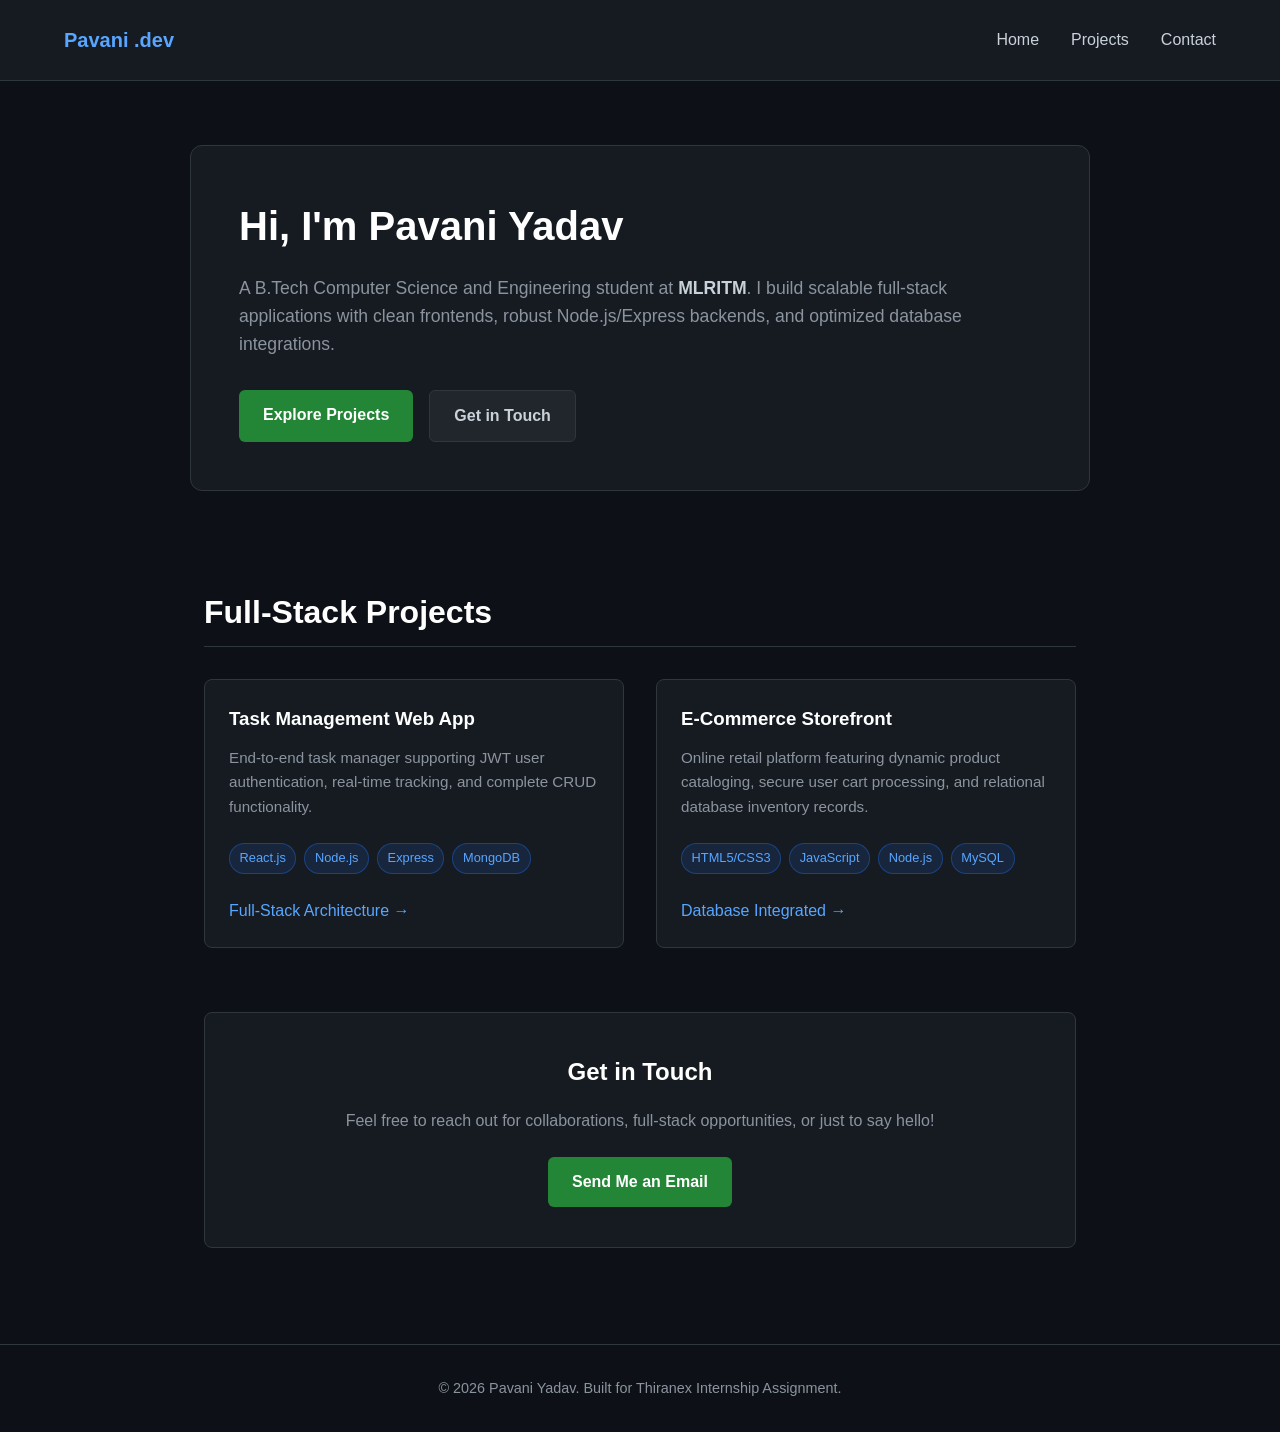
==== index.html @ d8eaef23 "Update index.html" ====
<!DOCTYPE html>
<html lang="en">
<head>
    <meta charset="UTF-8">
    <meta name="viewport" content="width=device-width, initial-scale=1.0">
    <title>Pavani Yadav | Full-Stack Portfolio</title>
    <style>
        * {
            margin: 0;
            padding: 0;
            box-sizing: border-box;
        }

        body {
            font-family: -apple-system, BlinkMacSystemFont, "Segoe UI", Roboto, Helvetica, Arial, sans-serif;
            background-color: #0d1117;
            color: #c9d1d9;
            line-height: 1.6;
            scroll-behavior: smooth;
        }

        /* Navbar */
        nav {
            display: flex;
            justify-content: space-between;
            align-items: center;
            padding: 1.5rem 5%;
            background-color: #161b22;
            border-bottom: 1px solid #30363d;
            position: sticky;
            top: 0;
            z-index: 100;
        }

        .logo {
            font-weight: bold;
            font-size: 1.25rem;
            color: #58a6ff;
            text-decoration: none;
        }

        .nav-links {
            list-style: none;
            display: flex;
            gap: 2rem;
        }

        .nav-links a {
            color: #c9d1d9;
            text-decoration: none;
            transition: color 0.2s;
        }

        .nav-links a:hover {
            color: #58a6ff;
        }

        /* Hero Section */
        .hero {
            max-width: 900px;
            margin: 4rem auto;
            padding: 3rem;
            background-color: #161b22;
            border: 1px solid #30363d;
            border-radius: 12px;
            text-align: left;
        }

        .hero h1 {
            font-size: 2.5rem;
            color: #ffffff;
            margin-bottom: 1rem;
        }

        .hero p {
            font-size: 1.1rem;
            margin-bottom: 2rem;
            color: #8b949e;
        }

        .hero p strong {
            color: #c9d1d9;
        }

        .btn-container {
            display: flex;
            gap: 1rem;
        }

        .btn {
            display: inline-block;
            padding: 0.75rem 1.5rem;
            border-radius: 6px;
            font-weight: 600;
            text-decoration: none;
            transition: background-color 0.2s;
        }

        .btn-primary {
            background-color: #238636;
            color: #ffffff;
        }

        .btn-primary:hover {
            background-color: #2ea043;
        }

        .btn-secondary {
            background-color: #21262d;
            color: #c9d1d9;
            border: 1px solid #30363d;
        }

        .btn-secondary:hover {
            background-color: #30363d;
        }

        /* Projects Section */
        .container {
            max-width: 1000px;
            margin: 0 auto;
            padding: 2rem 5%;
        }

        .section-title {
            font-size: 2rem;
            color: #ffffff;
            margin-bottom: 2rem;
            border-bottom: 1px solid #30363d;
            padding-bottom: 0.5rem;
        }

        .projects-grid {
            display: grid;
            grid-template-columns: repeat(auto-fit, minmax(300px, 1fr));
            gap: 2rem;
            margin-bottom: 4rem;
        }

        .project-card {
            background-color: #161b22;
            border: 1px solid #30363d;
            border-radius: 8px;
            padding: 1.5rem;
            display: flex;
            flex-direction: column;
            justify-content: space-between;
        }

        .project-card h3 {
            color: #ffffff;
            margin-bottom: 0.75rem;
        }

        .project-card p {
            color: #8b949e;
            font-size: 0.95rem;
            margin-bottom: 1.5rem;
        }

        .tags {
            display: flex;
            flex-wrap: wrap;
            gap: 0.5rem;
            margin-bottom: 1.5rem;
        }

        .tag {
            background-color: #1f6feb22;
            color: #58a6ff;
            font-size: 0.8rem;
            padding: 0.25rem 0.6rem;
            border-radius: 20px;
            border: 1px solid #1f6feb66;
        }

        .project-link {
            color: #58a6ff;
            text-decoration: none;
            font-weight: 500;
        }

        .project-link:hover {
            text-decoration: underline;
        }

        /* Contact Section */
        .contact-section {
            background-color: #161b22;
            border: 1px solid #30363d;
            border-radius: 8px;
            padding: 2.5rem;
            text-align: center;
            margin-bottom: 4rem;
        }

        .contact-section h2 {
            color: #ffffff;
            margin-bottom: 1rem;
        }

        .contact-section p {
            color: #8b949e;
            margin-bottom: 1.5rem;
        }

        /* Footer */
        footer {
            text-align: center;
            padding: 2rem;
            border-top: 1px solid #30363d;
            color: #8b949e;
            font-size: 0.9rem;
        }
    </style>
</head>
<body>

    <!-- Navigation Bar -->
    <nav>
        <a href="#" class="logo">Pavani .dev</a>
        <ul class="nav-links">
            <li><a href="#">Home</a></li>
            <li><a href="#projects">Projects</a></li>
            <li><a href="#contact">Contact</a></li>
        </ul>
    </nav>

    <!-- Hero Section -->
    <header class="hero">
        <h1>Hi, I'm Pavani Yadav</h1>
        <p>A B.Tech Computer Science and Engineering student at <strong>MLRITM</strong>. I build scalable full-stack applications with clean frontends, robust Node.js/Express backends, and optimized database integrations.</p>
        <div class="btn-container">
            <a href="#projects" class="btn btn-primary">Explore Projects</a>
            <a href="#contact" class="btn btn-secondary">Get in Touch</a>
        </div>
    </header>

    <!-- Main Content -->
    <main class="container">
        
        <!-- Projects Section -->
        <section id="projects">
            <h2 class="section-title">Full-Stack Projects</h2>
            <div class="projects-grid">
                
                <!-- Project 1 -->
                <div class="project-card">
                    <div>
                        <h3>Task Management Web App</h3>
                        <p>End-to-end task manager supporting JWT user authentication, real-time tracking, and complete CRUD functionality.</p>
                        <div class="tags">
                            <span class="tag">React.js</span>
                            <span class="tag">Node.js</span>
                            <span class="tag">Express</span>
                            <span class="tag">MongoDB</span>
                        </div>
                    </div>
                    <a href="#projects" class="project-link">Full-Stack Architecture &rarr;</a>
                </div>

                <!-- Project 2 -->
                <div class="project-card">
                    <div>
                        <h3>E-Commerce Storefront</h3>
                        <p>Online retail platform featuring dynamic product cataloging, secure user cart processing, and relational database inventory records.</p>
                        <div class="tags">
                            <span class="tag">HTML5/CSS3</span>
                            <span class="tag">JavaScript</span>
                            <span class="tag">Node.js</span>
                            <span class="tag">MySQL</span>
                        </div>
                    </div>
                    <a href="#projects" class="project-link">Database Integrated &rarr;</a>
                </div>

            </div>
        </section>

        <!-- Contact Section -->
        <section id="contact" class="contact-section">
            <h2>Get in Touch</h2>
            <p>Feel free to reach out for collaborations, full-stack opportunities, or just to say hello!</p>
            <a href="mailto:pavaniyadav226@gmail.com" class="btn btn-primary">Send Me an Email</a>
        </section>

    </main>

    <!-- Footer -->
    <footer>
        <p>&copy; 2026 Pavani Yadav. Built for Thiranex Internship Assignment.</p>
    </footer>

</body>
</html>
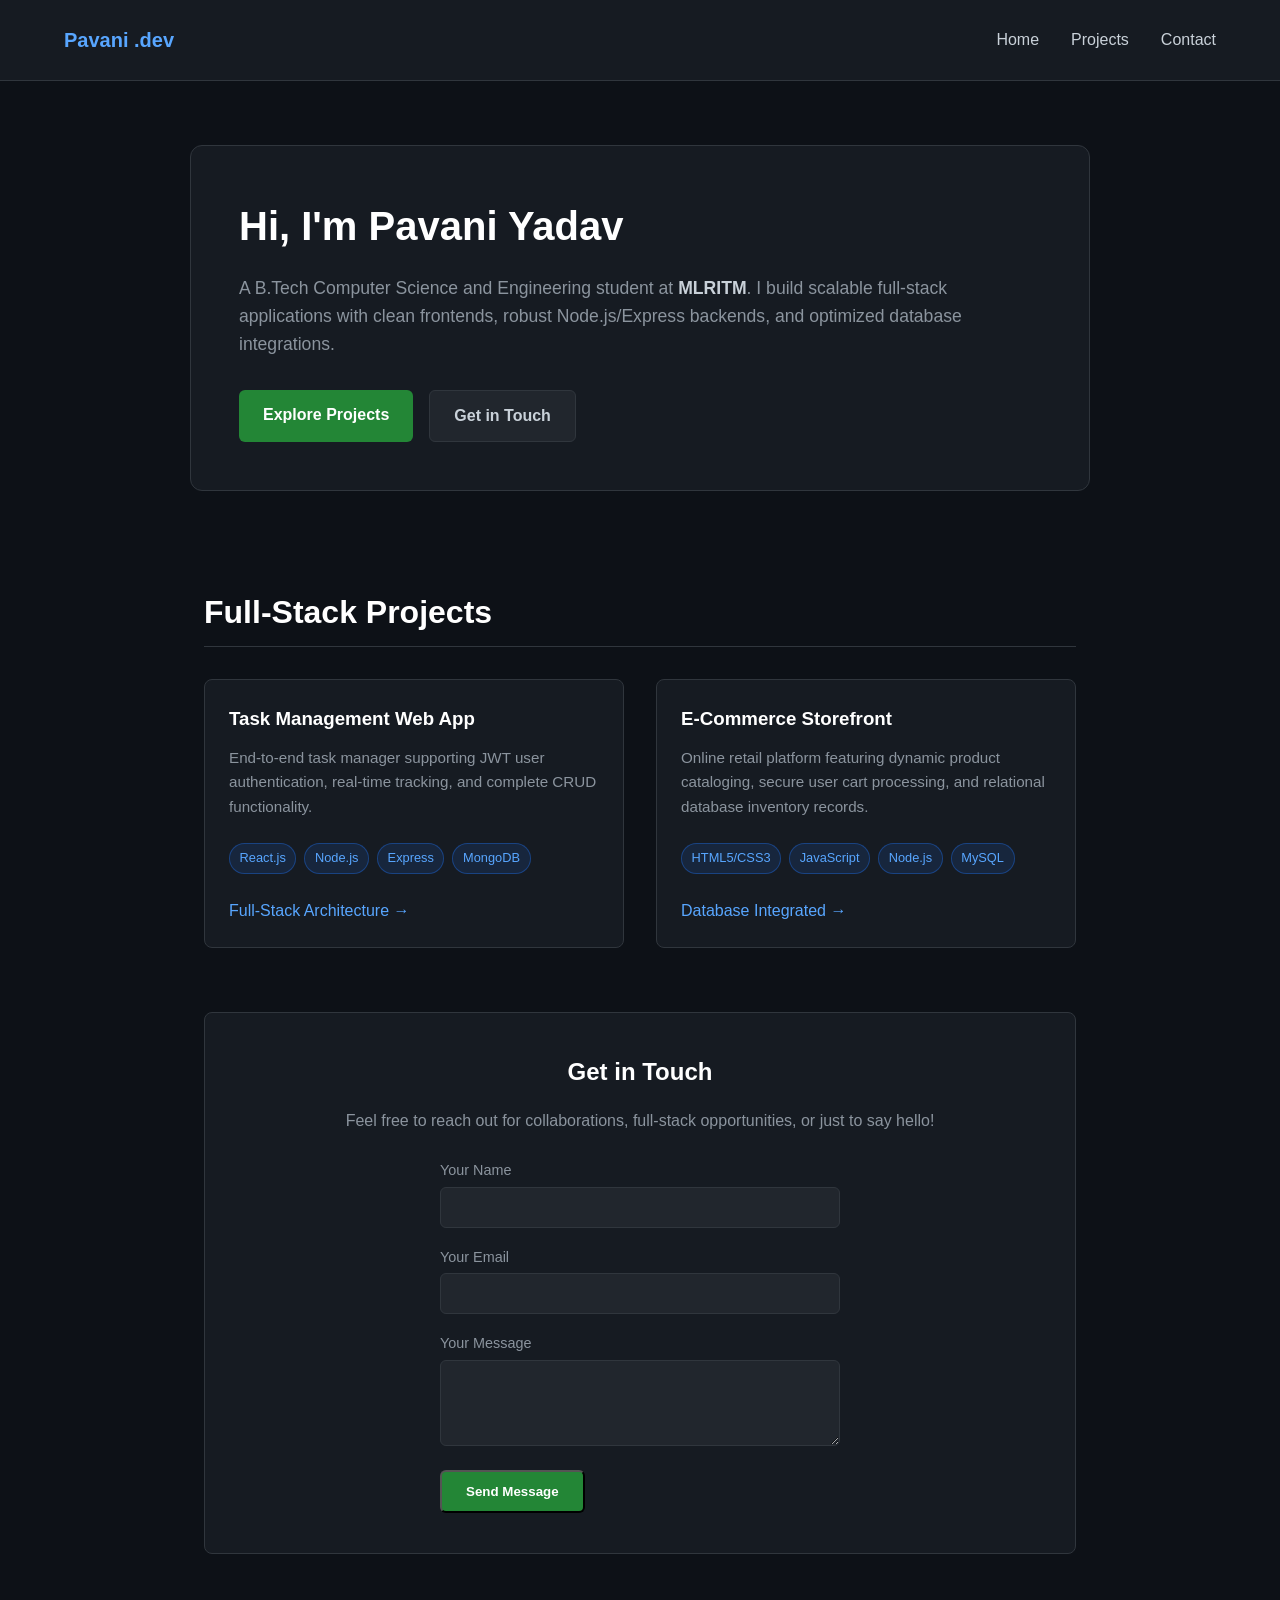
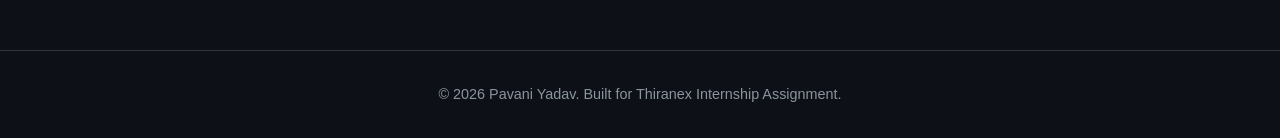
==== commit 4d06d058: "Update index.html" ====
--- a/index.html
+++ b/index.html
@@ -278,11 +278,26 @@
         </section>
 
         <!-- Contact Section -->
-        <section id="contact" class="contact-section">
-            <h2>Get in Touch</h2>
-            <p>Feel free to reach out for collaborations, full-stack opportunities, or just to say hello!</p>
-            <a href="mailto:pavaniyadav226@gmail.com" class="btn btn-primary">Send Me an Email</a>
-        </section>
+        <!-- Contact Section -->
+<section id="contact" class="contact-section">
+    <h2>Get in Touch</h2>
+    <p>Feel free to reach out for collaborations, full-stack opportunities, or just to say hello!</p>
+    <form action="https://formspree.io/f/YOUR_FORM_ID" method="POST" style="display: flex; flex-direction: column; gap: 1rem; max-width: 400px; margin: 0 auto; text-align: left;">
+        <div>
+            <label for="name" style="font-size: 0.9rem; color: #8b949e;">Your Name</label>
+            <input type="text" id="name" name="name" required style="width: 100%; padding: 0.75rem; border-radius: 6px; border: 1px solid #30363d; background: #21262d; color: #c9d1d9; margin-top: 0.25rem;">
+        </div>
+        <div>
+            <label for="email" style="font-size: 0.9rem; color: #8b949e;">Your Email</label>
+            <input type="email" id="email" name="email" required style="width: 100%; padding: 0.75rem; border-radius: 6px; border: 1px solid #30363d; background: #21262d; color: #c9d1d9; margin-top: 0.25rem;">
+        </div>
+        <div>
+            <label for="message" style="font-size: 0.9rem; color: #8b949e;">Your Message</label>
+            <textarea id="message" name="message" rows="4" required style="width: 100%; padding: 0.75rem; border-radius: 6px; border: 1px solid #30363d; background: #21262d; color: #c9d1d9; margin-top: 0.25rem;"></textarea>
+        </div>
+        <button type="submit" class="btn btn-primary" style="align-self: flex-start; cursor: pointer;">Send Message</button>
+    </form>
+</section>
 
     </main>
 
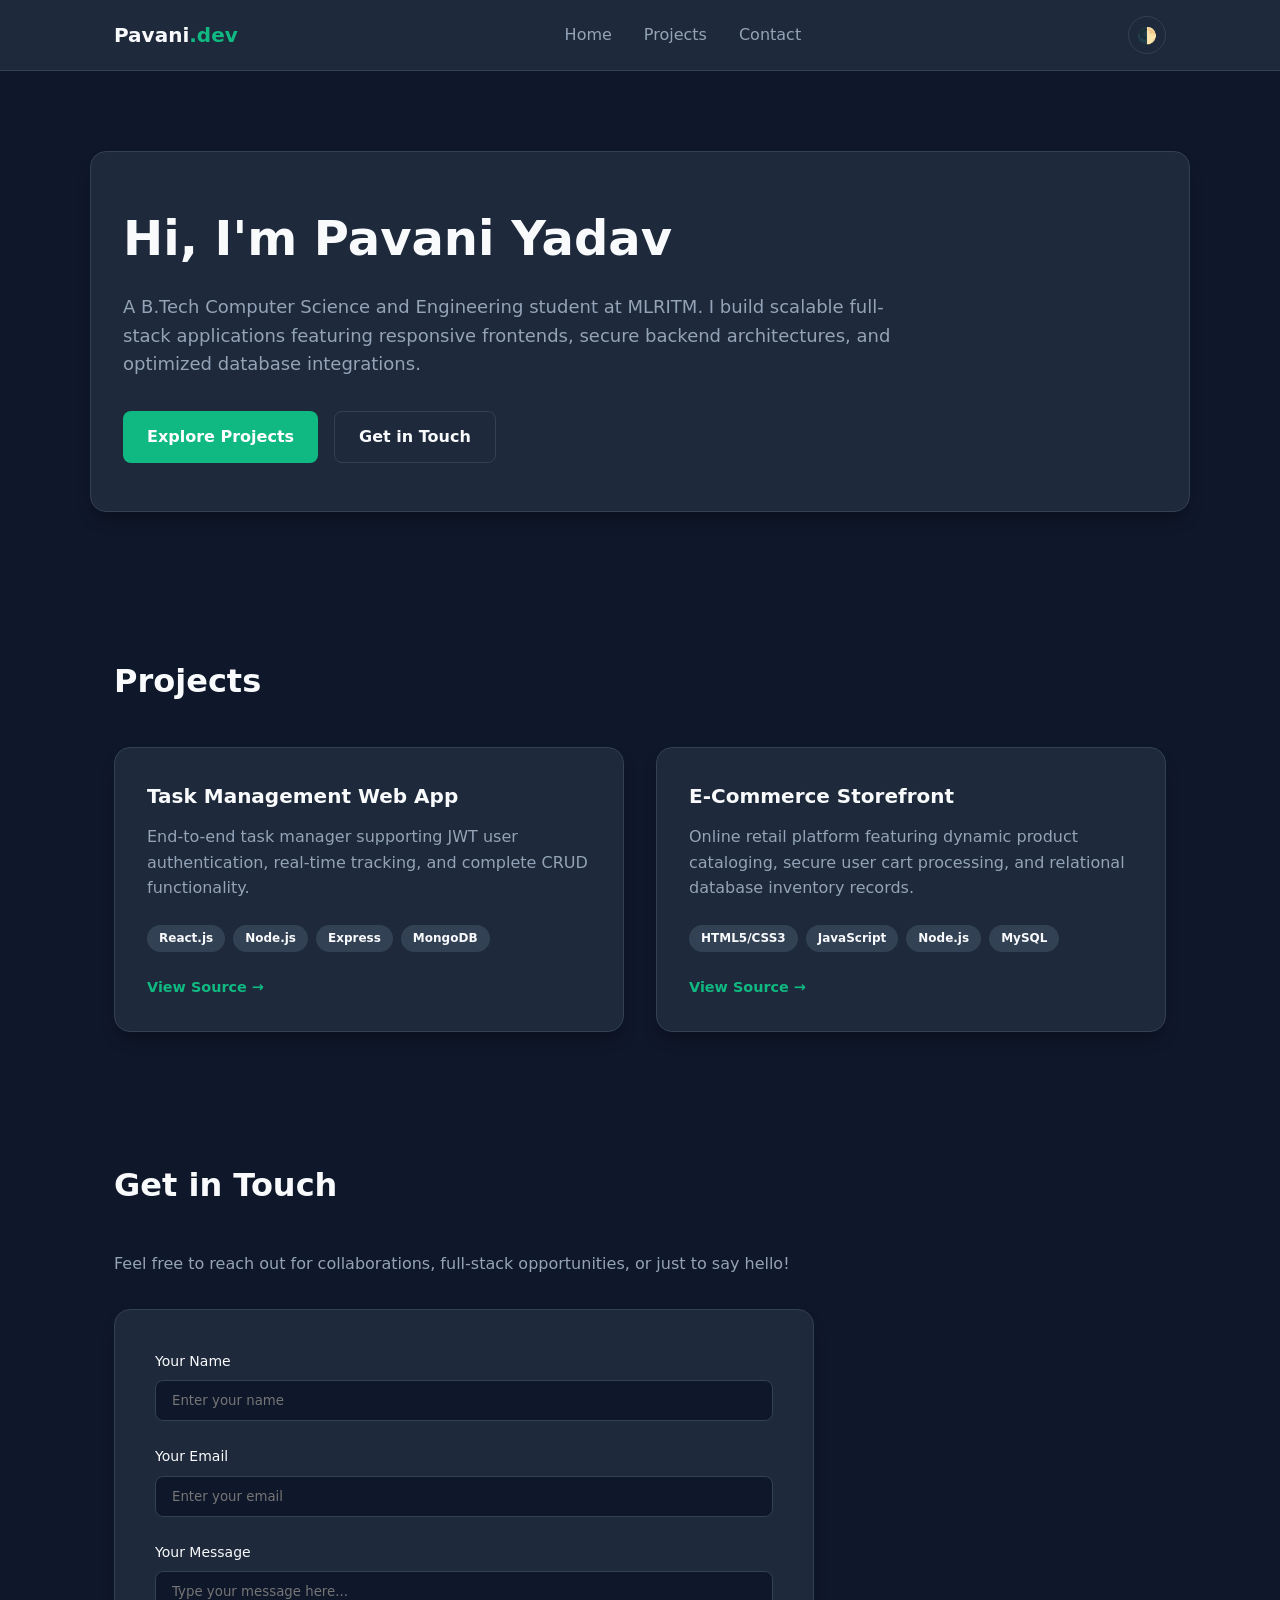
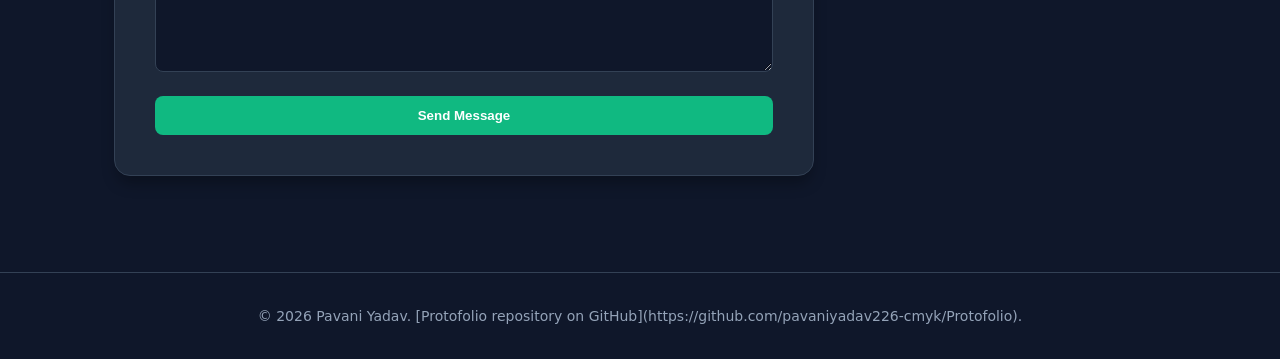
==== commit 1fa22845: "Update index.html" ====
--- a/index.html
+++ b/index.html
@@ -1,310 +1,120 @@
 <!DOCTYPE html>
-<html lang="en">
+<html lang="en" data-theme="dark">
 <head>
     <meta charset="UTF-8">
     <meta name="viewport" content="width=device-width, initial-scale=1.0">
     <title>Pavani Yadav | Full-Stack Portfolio</title>
-    <style>
-        * {
-            margin: 0;
-            padding: 0;
-            box-sizing: border-box;
-        }
-
-        body {
-            font-family: -apple-system, BlinkMacSystemFont, "Segoe UI", Roboto, Helvetica, Arial, sans-serif;
-            background-color: #0d1117;
-            color: #c9d1d9;
-            line-height: 1.6;
-            scroll-behavior: smooth;
-        }
-
-        /* Navbar */
-        nav {
-            display: flex;
-            justify-content: space-between;
-            align-items: center;
-            padding: 1.5rem 5%;
-            background-color: #161b22;
-            border-bottom: 1px solid #30363d;
-            position: sticky;
-            top: 0;
-            z-index: 100;
-        }
-
-        .logo {
-            font-weight: bold;
-            font-size: 1.25rem;
-            color: #58a6ff;
-            text-decoration: none;
-        }
-
-        .nav-links {
-            list-style: none;
-            display: flex;
-            gap: 2rem;
-        }
-
-        .nav-links a {
-            color: #c9d1d9;
-            text-decoration: none;
-            transition: color 0.2s;
-        }
-
-        .nav-links a:hover {
-            color: #58a6ff;
-        }
-
-        /* Hero Section */
-        .hero {
-            max-width: 900px;
-            margin: 4rem auto;
-            padding: 3rem;
-            background-color: #161b22;
-            border: 1px solid #30363d;
-            border-radius: 12px;
-            text-align: left;
-        }
-
-        .hero h1 {
-            font-size: 2.5rem;
-            color: #ffffff;
-            margin-bottom: 1rem;
-        }
-
-        .hero p {
-            font-size: 1.1rem;
-            margin-bottom: 2rem;
-            color: #8b949e;
-        }
-
-        .hero p strong {
-            color: #c9d1d9;
-        }
-
-        .btn-container {
-            display: flex;
-            gap: 1rem;
-        }
-
-        .btn {
-            display: inline-block;
-            padding: 0.75rem 1.5rem;
-            border-radius: 6px;
-            font-weight: 600;
-            text-decoration: none;
-            transition: background-color 0.2s;
-        }
-
-        .btn-primary {
-            background-color: #238636;
-            color: #ffffff;
-        }
-
-        .btn-primary:hover {
-            background-color: #2ea043;
-        }
-
-        .btn-secondary {
-            background-color: #21262d;
-            color: #c9d1d9;
-            border: 1px solid #30363d;
-        }
-
-        .btn-secondary:hover {
-            background-color: #30363d;
-        }
-
-        /* Projects Section */
-        .container {
-            max-width: 1000px;
-            margin: 0 auto;
-            padding: 2rem 5%;
-        }
-
-        .section-title {
-            font-size: 2rem;
-            color: #ffffff;
-            margin-bottom: 2rem;
-            border-bottom: 1px solid #30363d;
-            padding-bottom: 0.5rem;
-        }
-
-        .projects-grid {
-            display: grid;
-            grid-template-columns: repeat(auto-fit, minmax(300px, 1fr));
-            gap: 2rem;
-            margin-bottom: 4rem;
-        }
-
-        .project-card {
-            background-color: #161b22;
-            border: 1px solid #30363d;
-            border-radius: 8px;
-            padding: 1.5rem;
-            display: flex;
-            flex-direction: column;
-            justify-content: space-between;
-        }
-
-        .project-card h3 {
-            color: #ffffff;
-            margin-bottom: 0.75rem;
-        }
-
-        .project-card p {
-            color: #8b949e;
-            font-size: 0.95rem;
-            margin-bottom: 1.5rem;
-        }
-
-        .tags {
-            display: flex;
-            flex-wrap: wrap;
-            gap: 0.5rem;
-            margin-bottom: 1.5rem;
-        }
-
-        .tag {
-            background-color: #1f6feb22;
-            color: #58a6ff;
-            font-size: 0.8rem;
-            padding: 0.25rem 0.6rem;
-            border-radius: 20px;
-            border: 1px solid #1f6feb66;
-        }
-
-        .project-link {
-            color: #58a6ff;
-            text-decoration: none;
-            font-weight: 500;
-        }
-
-        .project-link:hover {
-            text-decoration: underline;
-        }
-
-        /* Contact Section */
-        .contact-section {
-            background-color: #161b22;
-            border: 1px solid #30363d;
-            border-radius: 8px;
-            padding: 2.5rem;
-            text-align: center;
-            margin-bottom: 4rem;
-        }
-
-        .contact-section h2 {
-            color: #ffffff;
-            margin-bottom: 1rem;
-        }
-
-        .contact-section p {
-            color: #8b949e;
-            margin-bottom: 1.5rem;
-        }
-
-        /* Footer */
-        footer {
-            text-align: center;
-            padding: 2rem;
-            border-top: 1px solid #30363d;
-            color: #8b949e;
-            font-size: 0.9rem;
-        }
-    </style>
+    <link rel="stylesheet" href="style.css">
 </head>
 <body>
 
-    <!-- Navigation Bar -->
-    <nav>
-        <a href="#" class="logo">Pavani .dev</a>
-        <ul class="nav-links">
-            <li><a href="#">Home</a></li>
-            <li><a href="#projects">Projects</a></li>
-            <li><a href="#contact">Contact</a></li>
-        </ul>
-    </nav>
-
-    <!-- Hero Section -->
-    <header class="hero">
-        <h1>Hi, I'm Pavani Yadav</h1>
-        <p>A B.Tech Computer Science and Engineering student at <strong>MLRITM</strong>. I build scalable full-stack applications with clean frontends, robust Node.js/Express backends, and optimized database integrations.</p>
-        <div class="btn-container">
-            <a href="#projects" class="btn btn-primary">Explore Projects</a>
-            <a href="#contact" class="btn btn-secondary">Get in Touch</a>
+    <!-- Header & Navigation -->
+    <header class="site-header">
+        <div class="container nav-container">
+            <a href="#home" class="logo">Pavani<span>.dev</span></a>
+            <nav class="nav-menu">
+                <a href="#home">Home</a>
+                <a href="#projects">Projects</a>
+                <a href="#contact">Contact</a>
+            </nav>
+            <button id="theme-toggle" aria-label="Toggle theme">🌓</button>
         </div>
     </header>
 
-    <!-- Main Content -->
-    <main class="container">
-        
-        <!-- Projects Section -->
-        <section id="projects">
-            <h2 class="section-title">Full-Stack Projects</h2>
-            <div class="projects-grid">
-                
-                <!-- Project 1 -->
-                <div class="project-card">
-                    <div>
-                        <h3>Task Management Web App</h3>
-                        <p>End-to-end task manager supporting JWT user authentication, real-time tracking, and complete CRUD functionality.</p>
-                        <div class="tags">
-                            <span class="tag">React.js</span>
-                            <span class="tag">Node.js</span>
-                            <span class="tag">Express</span>
-                            <span class="tag">MongoDB</span>
+    <main>
+        <!-- Hero Section -->
+        <section id="home" class="hero-section">
+            <div class="container hero-content">
+                <div class="hero-text">
+                    <h1>Hi, I'm Pavani Yadav</h1>
+                    <p>A B.Tech Computer Science and Engineering student at MLRITM. I build scalable full-stack applications featuring responsive frontends, secure backend architectures, and optimized database integrations.</p>
+                    <div class="cta-group">
+                        <a href="#projects" class="btn btn-primary">Explore Projects</a>
+                        <a href="#contact" class="btn btn-secondary">Get in Touch</a>
+                    </div>
+                </div>
+            </div>
+        </section>
+
+        <!-- Projects Section (CSS Grid) -->
+        <section id="projects" class="projects-section">
+            <div class="container">
+                <h2 class="section-title">Projects</h2>
+                <div class="projects-grid">
+                    
+                    <article class="project-card">
+                        <div class="card-content">
+                            <h3>Task Management Web App</h3>
+                            <p>End-to-end task manager supporting JWT user authentication, real-time tracking, and complete CRUD functionality.</p>
+                            <div class="tech-tags">
+                                <span>React.js</span>
+                                <span>Node.js</span>
+                                <span>Express</span>
+                                <span>MongoDB</span>
+                            </div>
+                            <a href="https://github.com/pavaniyadav226-cmyk/Protofolio" target="_blank" rel="noopener noreferrer" class="card-link">View Source &rarr;</a>
                         </div>
-                    </div>
-                    <a href="#projects" class="project-link">Full-Stack Architecture &rarr;</a>
+                    </article>
+
+                    <article class="project-card">
+                        <div class="card-content">
+                            <h3>E-Commerce Storefront</h3>
+                            <p>Online retail platform featuring dynamic product cataloging, secure user cart processing, and relational database inventory records.</p>
+                            <div class="tech-tags">
+                                <span>HTML5/CSS3</span>
+                                <span>JavaScript</span>
+                                <span>Node.js</span>
+                                <span>MySQL</span>
+                            </div>
+                            <a href="https://github.com/pavaniyadav226-cmyk/Protofolio" target="_blank" rel="noopener noreferrer" class="card-link">View Source &rarr;</a>
+                        </div>
+                    </article>
+
                 </div>
-
-                <!-- Project 2 -->
-                <div class="project-card">
-                    <div>
-                        <h3>E-Commerce Storefront</h3>
-                        <p>Online retail platform featuring dynamic product cataloging, secure user cart processing, and relational database inventory records.</p>
-                        <div class="tags">
-                            <span class="tag">HTML5/CSS3</span>
-                            <span class="tag">JavaScript</span>
-                            <span class="tag">Node.js</span>
-                            <span class="tag">MySQL</span>
-                        </div>
-                    </div>
-                    <a href="#projects" class="project-link">Database Integrated &rarr;</a>
-                </div>
-
             </div>
         </section>
 
         <!-- Contact Section -->
-        <!-- Contact Section -->
-<section id="contact" class="contact-section">
-    <h2>Get in Touch</h2>
-    <p>Feel free to reach out for collaborations, full-stack opportunities, or just to say hello!</p>
-    <form action="https://formspree.io/f/YOUR_FORM_ID" method="POST" style="display: flex; flex-direction: column; gap: 1rem; max-width: 400px; margin: 0 auto; text-align: left;">
-        <div>
-            <label for="name" style="font-size: 0.9rem; color: #8b949e;">Your Name</label>
-            <input type="text" id="name" name="name" required style="width: 100%; padding: 0.75rem; border-radius: 6px; border: 1px solid #30363d; background: #21262d; color: #c9d1d9; margin-top: 0.25rem;">
-        </div>
-        <div>
-            <label for="email" style="font-size: 0.9rem; color: #8b949e;">Your Email</label>
-            <input type="email" id="email" name="email" required style="width: 100%; padding: 0.75rem; border-radius: 6px; border: 1px solid #30363d; background: #21262d; color: #c9d1d9; margin-top: 0.25rem;">
-        </div>
-        <div>
-            <label for="message" style="font-size: 0.9rem; color: #8b949e;">Your Message</label>
-            <textarea id="message" name="message" rows="4" required style="width: 100%; padding: 0.75rem; border-radius: 6px; border: 1px solid #30363d; background: #21262d; color: #c9d1d9; margin-top: 0.25rem;"></textarea>
-        </div>
-        <button type="submit" class="btn btn-primary" style="align-self: flex-start; cursor: pointer;">Send Message</button>
-    </form>
-</section>
-
+        <section id="contact" class="contact-section">
+            <div class="container contact-container">
+                <h2 class="section-title">Get in Touch</h2>
+                <p class="contact-subtitle">Feel free to reach out for collaborations, full-stack opportunities, or just to say hello!</p>
+                <form class="contact-form">
+                    <div class="form-group">
+                        <label for="name">Your Name</label>
+                        <input type="text" id="name" required placeholder="Enter your name">
+                    </div>
+                    <div class="form-group">
+                        <label for="email">Your Email</label>
+                        <input type="email" id="email" required placeholder="Enter your email">
+                    </div>
+                    <div class="form-group">
+                        <label for="message">Your Message</label>
+                        <textarea id="message" rows="5" required placeholder="Type your message here..."></textarea>
+                    </div>
+                    <button type="submit" class="btn btn-primary btn-submit">Send Message</button>
+                </form>
+            </div>
+        </section>
     </main>
 
     <!-- Footer -->
-    <footer>
-        <p>&copy; 2026 Pavani Yadav. Built for Thiranex Internship Assignment.</p>
+    <footer class="site-footer">
+        <div class="container">
+            <p>&copy; 2026 Pavani Yadav. [Protofolio repository on GitHub](https://github.com/pavaniyadav226-cmyk/Protofolio).</p>
+        </div>
     </footer>
 
+    <script>
+        // Dynamic Theme Switcher
+        const toggleBtn = document.getElementById('theme-toggle');
+        const htmlElement = document.documentElement;
+
+        toggleBtn.addEventListener('click', () => {
+            const currentTheme = htmlElement.getAttribute('data-theme');
+            const newTheme = currentTheme === 'dark' ? 'light' : 'dark';
+            htmlElement.setAttribute('data-theme', newTheme);
+        });
+    </script>
 </body>
 </html>
--- a/style.css
+++ b/style.css
@@ -0,0 +1,366 @@
+/* ==========================================
+   1. CSS Custom Properties (Design Tokens)
+   ========================================== */
+:root {
+    --bg-primary: #0f172a;
+    --bg-secondary: #1e293b;
+    --bg-card: #1e293b;
+    --text-primary: #f8fafc;
+    --text-secondary: #94a3b8;
+    --accent-color: #10b981;
+    --accent-hover: #059669;
+    --border-color: #334155;
+    --shadow: 0 10px 15px -3px rgba(0, 0, 0, 0.3);
+    --transition: all 0.3s cubic-bezier(0.4, 0, 0.2, 1);
+}
+
+[data-theme="light"] {
+    --bg-primary: #f8fafc;
+    --bg-secondary: #ffffff;
+    --bg-card: #ffffff;
+    --text-primary: #0f172a;
+    --text-secondary: #64748b;
+    --accent-color: #059669;
+    --accent-hover: #047857;
+    --border-color: #e2e8f0;
+    --shadow: 0 10px 15px -3px rgba(0, 0, 0, 0.05);
+}
+
+/* ==========================================
+   2. Global Reset & Base Styles
+   ========================================== */
+*, *::before, *::after {
+    box-sizing: border-box;
+    margin: 0;
+    padding: 0;
+}
+
+html {
+    scroll-behavior: smooth;
+}
+
+body {
+    font-family: system-ui, -apple-system, BlinkMacSystemFont, "Segoe UI", Roboto, sans-serif;
+    background-color: var(--bg-primary);
+    color: var(--text-primary);
+    line-height: 1.6;
+    transition: background-color 0.3s ease, color 0.3s ease;
+}
+
+.container {
+    width: 100%;
+    max-width: 1100px;
+    margin: 0 auto;
+    padding: 0 1.5rem;
+}
+
+/* ==========================================
+   3. Sticky Header & Flexbox Navigation
+   ========================================== */
+.site-header {
+    position: sticky;
+    top: 0;
+    z-index: 1000;
+    background-color: var(--bg-secondary);
+    border-bottom: 1px solid var(--border-color);
+    backdrop-filter: blur(8px);
+}
+
+.nav-container {
+    display: flex;
+    justify-content: space-between;
+    align-items: center;
+    height: 70px;
+}
+
+.logo {
+    font-size: 1.25rem;
+    font-weight: 700;
+    color: var(--text-primary);
+    text-decoration: none;
+}
+
+.logo span {
+    color: var(--accent-color);
+}
+
+.nav-menu {
+    display: flex;
+    gap: 2rem;
+}
+
+.nav-menu a {
+    color: var(--text-secondary);
+    text-decoration: none;
+    font-weight: 500;
+    transition: var(--transition);
+}
+
+.nav-menu a:hover {
+    color: var(--accent-color);
+}
+
+#theme-toggle {
+    background: transparent;
+    border: 1px solid var(--border-color);
+    border-radius: 50%;
+    width: 38px;
+    height: 38px;
+    cursor: pointer;
+    display: flex;
+    align-items: center;
+    justify-content: center;
+    font-size: 1rem;
+    transition: var(--transition);
+}
+
+#theme-toggle:hover {
+    border-color: var(--accent-color);
+}
+
+/* ==========================================
+   4. Hero Section
+   ========================================== */
+.hero-section {
+    padding: 5rem 0;
+    display: flex;
+    align-items: center;
+}
+
+.hero-content {
+    background-color: var(--bg-secondary);
+    border: 1px solid var(--border-color);
+    border-radius: 1rem;
+    padding: 3rem 2rem;
+    box-shadow: var(--shadow);
+}
+
+.hero-text h1 {
+    font-size: clamp(2rem, 4vw, 3rem);
+    font-weight: 800;
+    margin-bottom: 1rem;
+}
+
+.hero-text p {
+    color: var(--text-secondary);
+    font-size: 1.125rem;
+    margin-bottom: 2rem;
+    max-width: 800px;
+}
+
+.cta-group {
+    display: flex;
+    gap: 1rem;
+    flex-wrap: wrap;
+}
+
+.btn {
+    display: inline-flex;
+    align-items: center;
+    justify-content: center;
+    padding: 0.75rem 1.5rem;
+    border-radius: 0.5rem;
+    font-weight: 600;
+    text-decoration: none;
+    transition: var(--transition);
+}
+
+.btn-primary {
+    background-color: var(--accent-color);
+    color: #ffffff;
+}
+
+.btn-primary:hover {
+    background-color: var(--accent-hover);
+    transform: translateY(-2px);
+}
+
+.btn-secondary {
+    background-color: transparent;
+    color: var(--text-primary);
+    border: 1px solid var(--border-color);
+}
+
+.btn-secondary:hover {
+    border-color: var(--accent-color);
+    color: var(--accent-color);
+}
+
+/* ==========================================
+   5. Projects Section (CSS Grid)
+   ========================================== */
+.projects-section {
+    padding: 4rem 0;
+}
+
+.section-title {
+    font-size: 2rem;
+    margin-bottom: 2.5rem;
+    font-weight: 700;
+}
+
+.projects-grid {
+    display: grid;
+    grid-template-columns: repeat(auto-fit, minmax(300px, 1fr));
+    gap: 2rem;
+}
+
+.project-card {
+    background-color: var(--bg-card);
+    border: 1px solid var(--border-color);
+    border-radius: 1rem;
+    overflow: hidden;
+    box-shadow: var(--shadow);
+    transition: var(--transition);
+    display: flex;
+    flex-direction: column;
+}
+
+.project-card:hover {
+    transform: translateY(-5px);
+    border-color: var(--accent-color);
+}
+
+.card-content {
+    padding: 2rem;
+    display: flex;
+    flex-direction: column;
+    height: 100%;
+}
+
+.project-card h3 {
+    font-size: 1.25rem;
+    margin-bottom: 0.75rem;
+}
+
+.project-card p {
+    color: var(--text-secondary);
+    margin-bottom: 1.5rem;
+    flex-grow: 1;
+}
+
+.tech-tags {
+    display: flex;
+    flex-wrap: wrap;
+    gap: 0.5rem;
+    margin-bottom: 1.5rem;
+}
+
+.tech-tags span {
+    font-size: 0.75rem;
+    font-weight: 600;
+    background-color: var(--border-color);
+    color: var(--text-primary);
+    padding: 0.25rem 0.75rem;
+    border-radius: 2rem;
+}
+
+.card-link {
+    color: var(--accent-color);
+    text-decoration: none;
+    font-weight: 600;
+    font-size: 0.9rem;
+    align-self: flex-start;
+}
+
+.card-link:hover {
+    text-decoration: underline;
+}
+
+/* ==========================================
+   6. Contact Form Section
+   ========================================== */
+.contact-section {
+    padding: 4rem 0 6rem 0;
+}
+
+.contact-subtitle {
+    color: var(--text-secondary);
+    margin-bottom: 2rem;
+}
+
+.contact-form {
+    background-color: var(--bg-secondary);
+    border: 1px solid var(--border-color);
+    padding: 2.5rem;
+    border-radius: 1rem;
+    box-shadow: var(--shadow);
+    max-width: 700px;
+}
+
+.form-group {
+    margin-bottom: 1.5rem;
+    display: flex;
+    flex-direction: column;
+}
+
+.form-group label {
+    font-size: 0.875rem;
+    font-weight: 500;
+    margin-bottom: 0.5rem;
+}
+
+.form-group input,
+.form-group textarea {
+    width: 100%;
+    padding: 0.75rem 1rem;
+    background-color: var(--bg-primary);
+    border: 1px solid var(--border-color);
+    border-radius: 0.5rem;
+    color: var(--text-primary);
+    font-family: inherit;
+    transition: var(--transition);
+}
+
+.form-group input:focus,
+.form-group textarea:focus {
+    outline: none;
+    border-color: var(--accent-color);
+}
+
+.btn-submit {
+    width: 100%;
+    border: none;
+    cursor: pointer;
+}
+
+/* ==========================================
+   7. Footer
+   ========================================== */
+.site-footer {
+    border-top: 1px solid var(--border-color);
+    padding: 2rem 0;
+    text-align: center;
+    color: var(--text-secondary);
+    font-size: 0.875rem;
+}
+
+.site-footer a {
+    color: var(--accent-color);
+    text-decoration: none;
+}
+
+.site-footer a:hover {
+    text-decoration: underline;
+}
+
+/* ==========================================
+   8. Responsive Media Queries
+   ========================================== */
+@media (max-width: 768px) {
+    .nav-menu {
+        display: none;
+    }
+
+    .hero-section {
+        padding: 3rem 0;
+    }
+
+    .hero-content {
+        padding: 2rem 1.25rem;
+    }
+
+    .contact-form {
+        padding: 1.5rem;
+    }
+}
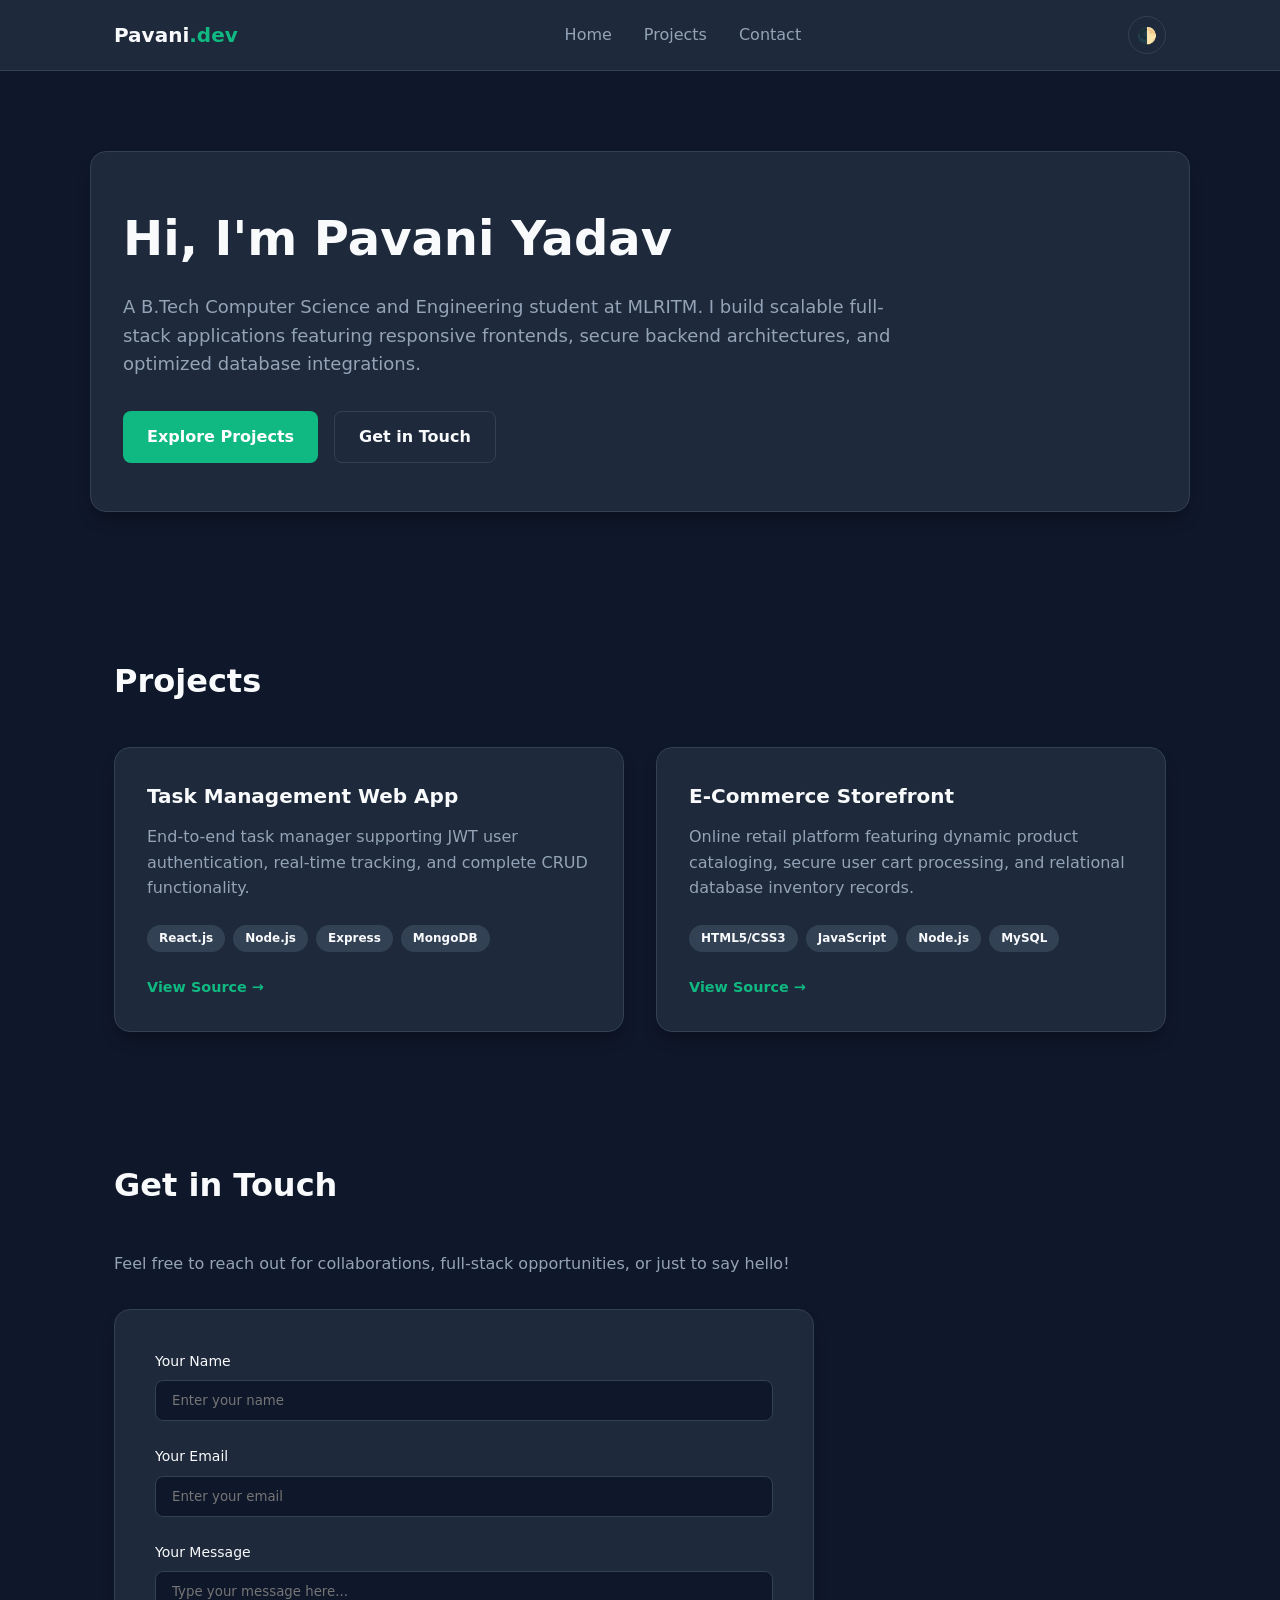
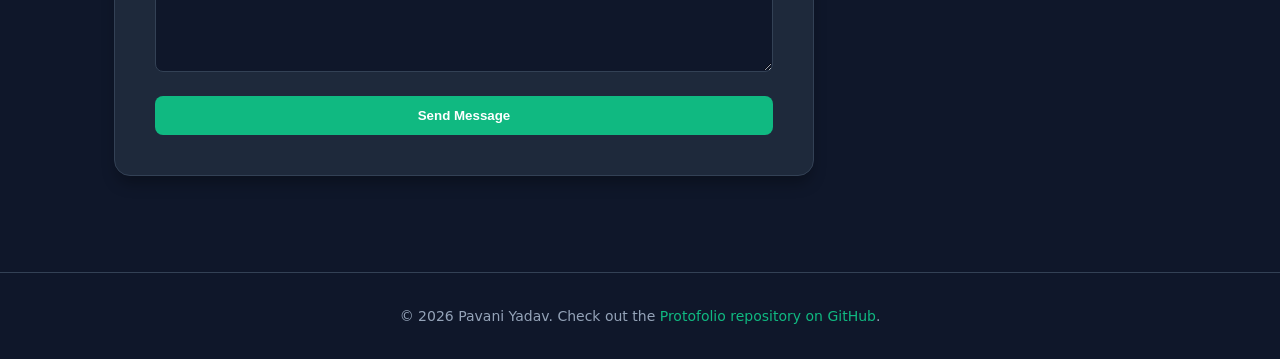
==== commit 7a9cdf19: "Update index.html" ====
--- a/index.html
+++ b/index.html
@@ -101,12 +101,13 @@
     <!-- Footer -->
     <footer class="site-footer">
         <div class="container">
-            <p>&copy; 2026 Pavani Yadav. [Protofolio repository on GitHub](https://github.com/pavaniyadav226-cmyk/Protofolio).</p>
+           <p>&copy; 2026 Pavani Yadav. Check out the <a href="https://github.com/pavaniyadav226-cmyk/Protofolio" target="_blank" rel="noopener noreferrer">Protofolio repository on GitHub</a>.</p>
         </div>
     </footer>
 
-    <script>
-        // Dynamic Theme Switcher
+    
+       <script>
+        // 1. Dynamic Theme Switcher
         const toggleBtn = document.getElementById('theme-toggle');
         const htmlElement = document.documentElement;
 
@@ -115,6 +116,39 @@
             const newTheme = currentTheme === 'dark' ? 'light' : 'dark';
             htmlElement.setAttribute('data-theme', newTheme);
         });
+
+        // 2. Fetch Projects Dynamically from Node.js/Express Backend
+        async function loadProjects() {
+            // Find or fallback to projects grid container
+            let gridContainer = document.querySelector('.projects-grid');
+            if (!gridContainer) return;
+
+            try {
+                const response = await fetch('http://localhost:5000/api/projects');
+                const projects = await response.json();
+
+                if (!projects || projects.length === 0) {
+                    return; // Keep hardcoded cards if database is empty
+                }
+
+                gridContainer.innerHTML = projects.map(project => `
+                    <article class="project-card">
+                        <div class="card-content">
+                            <h3>${project.title}</h3>
+                            <p>${project.description}</p>
+                            <div class="tech-tags">
+                                ${(project.techStack || []).map(tech => `<span>${tech}</span>`).join('')}
+                            </div>
+                            <a href="https://github.com/pavaniyadav226-cmyk/Protofolio" target="_blank" rel="noopener noreferrer" class="card-link">View Source &rarr;</a>
+                        </div>
+                    </article>
+                `).join('');
+            } catch (error) {
+                console.log('Using static projects (backend server offline):', error);
+            }
+        }
+
+        document.addEventListener('DOMContentLoaded', loadProjects);
     </script>
 </body>
 </html>
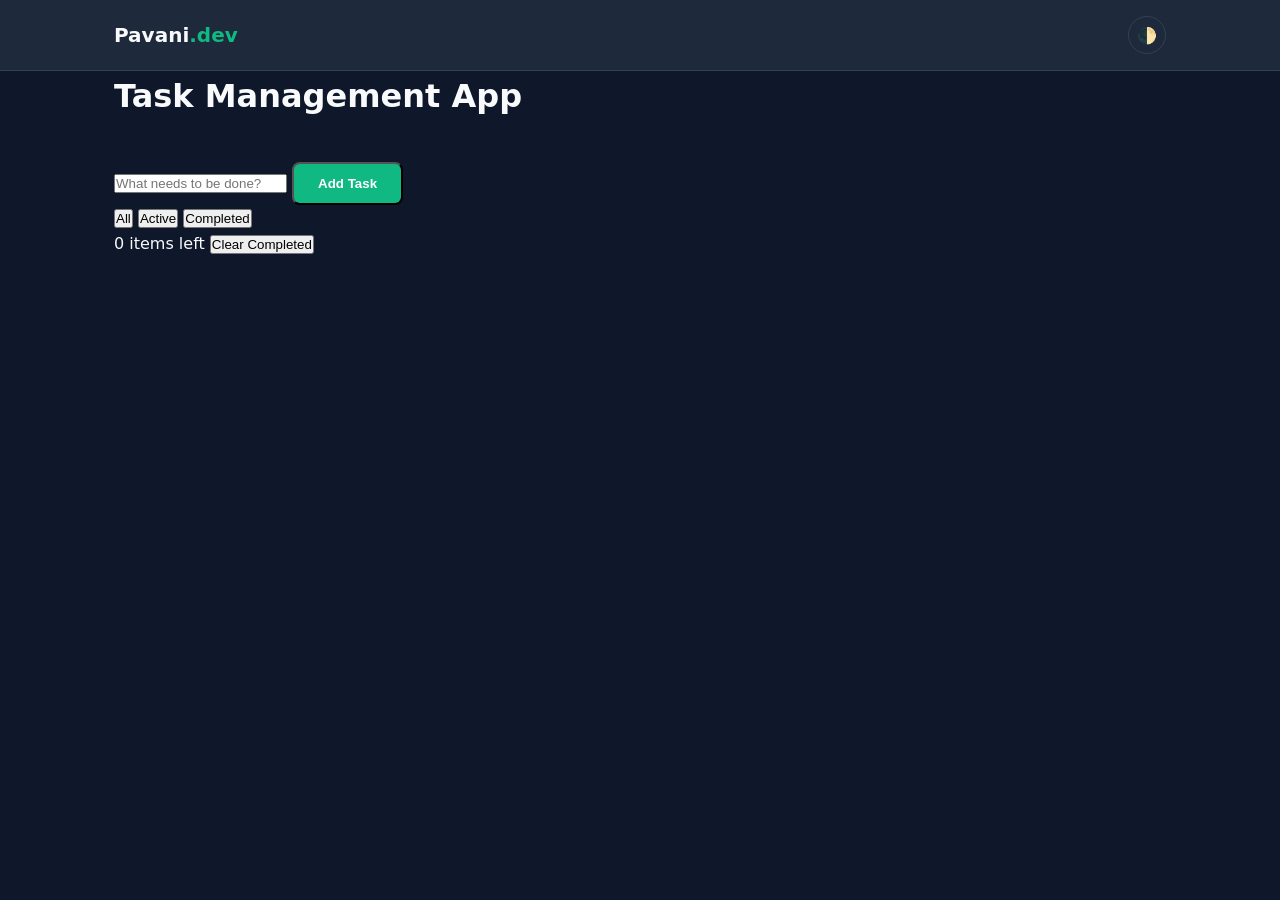
==== commit a9d60848: "Update index.html" ====
--- a/index.html
+++ b/index.html
@@ -3,152 +3,49 @@
 <head>
     <meta charset="UTF-8">
     <meta name="viewport" content="width=device-width, initial-scale=1.0">
-    <title>Pavani Yadav | Full-Stack Portfolio</title>
+    <title>Pavani Yadav | Interactive Task Manager</title>
     <link rel="stylesheet" href="style.css">
 </head>
 <body>
 
-    <!-- Header & Navigation -->
+    <!-- Header -->
     <header class="site-header">
         <div class="container nav-container">
             <a href="#home" class="logo">Pavani<span>.dev</span></a>
-            <nav class="nav-menu">
-                <a href="#home">Home</a>
-                <a href="#projects">Projects</a>
-                <a href="#contact">Contact</a>
-            </nav>
             <button id="theme-toggle" aria-label="Toggle theme">🌓</button>
         </div>
     </header>
 
-    <main>
-        <!-- Hero Section -->
-        <section id="home" class="hero-section">
-            <div class="container hero-content">
-                <div class="hero-text">
-                    <h1>Hi, I'm Pavani Yadav</h1>
-                    <p>A B.Tech Computer Science and Engineering student at MLRITM. I build scalable full-stack applications featuring responsive frontends, secure backend architectures, and optimized database integrations.</p>
-                    <div class="cta-group">
-                        <a href="#projects" class="btn btn-primary">Explore Projects</a>
-                        <a href="#contact" class="btn btn-secondary">Get in Touch</a>
-                    </div>
-                </div>
+    <main class="container main-content">
+        <section class="todo-section">
+            <h1 class="section-title">Task Management App</h1>
+            
+            <!-- Task Input Form -->
+            <form id="todo-form" class="todo-form">
+                <input type="text" id="todo-input" placeholder="What needs to be done?" required autocomplete="off">
+                <button type="submit" class="btn btn-primary">Add Task</button>
+            </form>
+
+            <!-- Filter Controls -->
+            <div class="filter-buttons">
+                <button class="filter-btn active" data-filter="all">All</button>
+                <button class="filter-btn" data-filter="active">Active</button>
+                <button class="filter-btn" data-filter="completed">Completed</button>
             </div>
-        </section>
 
-        <!-- Projects Section (CSS Grid) -->
-        <section id="projects" class="projects-section">
-            <div class="container">
-                <h2 class="section-title">Projects</h2>
-                <div class="projects-grid">
-                    
-                    <article class="project-card">
-                        <div class="card-content">
-                            <h3>Task Management Web App</h3>
-                            <p>End-to-end task manager supporting JWT user authentication, real-time tracking, and complete CRUD functionality.</p>
-                            <div class="tech-tags">
-                                <span>React.js</span>
-                                <span>Node.js</span>
-                                <span>Express</span>
-                                <span>MongoDB</span>
-                            </div>
-                            <a href="https://github.com/pavaniyadav226-cmyk/Protofolio" target="_blank" rel="noopener noreferrer" class="card-link">View Source &rarr;</a>
-                        </div>
-                    </article>
+            <!-- Dynamic Task List Container -->
+            <ul id="todo-list" class="todo-list">
+                <!-- Tasks will be dynamically rendered here -->
+            </ul>
 
-                    <article class="project-card">
-                        <div class="card-content">
-                            <h3>E-Commerce Storefront</h3>
-                            <p>Online retail platform featuring dynamic product cataloging, secure user cart processing, and relational database inventory records.</p>
-                            <div class="tech-tags">
-                                <span>HTML5/CSS3</span>
-                                <span>JavaScript</span>
-                                <span>Node.js</span>
-                                <span>MySQL</span>
-                            </div>
-                            <a href="https://github.com/pavaniyadav226-cmyk/Protofolio" target="_blank" rel="noopener noreferrer" class="card-link">View Source &rarr;</a>
-                        </div>
-                    </article>
-
-                </div>
-            </div>
-        </section>
-
-        <!-- Contact Section -->
-        <section id="contact" class="contact-section">
-            <div class="container contact-container">
-                <h2 class="section-title">Get in Touch</h2>
-                <p class="contact-subtitle">Feel free to reach out for collaborations, full-stack opportunities, or just to say hello!</p>
-                <form class="contact-form">
-                    <div class="form-group">
-                        <label for="name">Your Name</label>
-                        <input type="text" id="name" required placeholder="Enter your name">
-                    </div>
-                    <div class="form-group">
-                        <label for="email">Your Email</label>
-                        <input type="email" id="email" required placeholder="Enter your email">
-                    </div>
-                    <div class="form-group">
-                        <label for="message">Your Message</label>
-                        <textarea id="message" rows="5" required placeholder="Type your message here..."></textarea>
-                    </div>
-                    <button type="submit" class="btn btn-primary btn-submit">Send Message</button>
-                </form>
+            <!-- Task Counter & Clear Completed -->
+            <div class="todo-footer">
+                <span id="task-count">0 items left</span>
+                <button id="clear-completed" class="btn-text">Clear Completed</button>
             </div>
         </section>
     </main>
 
-    <!-- Footer -->
-    <footer class="site-footer">
-        <div class="container">
-           <p>&copy; 2026 Pavani Yadav. Check out the <a href="https://github.com/pavaniyadav226-cmyk/Protofolio" target="_blank" rel="noopener noreferrer">Protofolio repository on GitHub</a>.</p>
-        </div>
-    </footer>
-
-    
-       <script>
-        // 1. Dynamic Theme Switcher
-        const toggleBtn = document.getElementById('theme-toggle');
-        const htmlElement = document.documentElement;
-
-        toggleBtn.addEventListener('click', () => {
-            const currentTheme = htmlElement.getAttribute('data-theme');
-            const newTheme = currentTheme === 'dark' ? 'light' : 'dark';
-            htmlElement.setAttribute('data-theme', newTheme);
-        });
-
-        // 2. Fetch Projects Dynamically from Node.js/Express Backend
-        async function loadProjects() {
-            // Find or fallback to projects grid container
-            let gridContainer = document.querySelector('.projects-grid');
-            if (!gridContainer) return;
-
-            try {
-                const response = await fetch('http://localhost:5000/api/projects');
-                const projects = await response.json();
-
-                if (!projects || projects.length === 0) {
-                    return; // Keep hardcoded cards if database is empty
-                }
-
-                gridContainer.innerHTML = projects.map(project => `
-                    <article class="project-card">
-                        <div class="card-content">
-                            <h3>${project.title}</h3>
-                            <p>${project.description}</p>
-                            <div class="tech-tags">
-                                ${(project.techStack || []).map(tech => `<span>${tech}</span>`).join('')}
-                            </div>
-                            <a href="https://github.com/pavaniyadav226-cmyk/Protofolio" target="_blank" rel="noopener noreferrer" class="card-link">View Source &rarr;</a>
-                        </div>
-                    </article>
-                `).join('');
-            } catch (error) {
-                console.log('Using static projects (backend server offline):', error);
-            }
-        }
-
-        document.addEventListener('DOMContentLoaded', loadProjects);
-    </script>
+    <script src="app.js"></script>
 </body>
 </html>
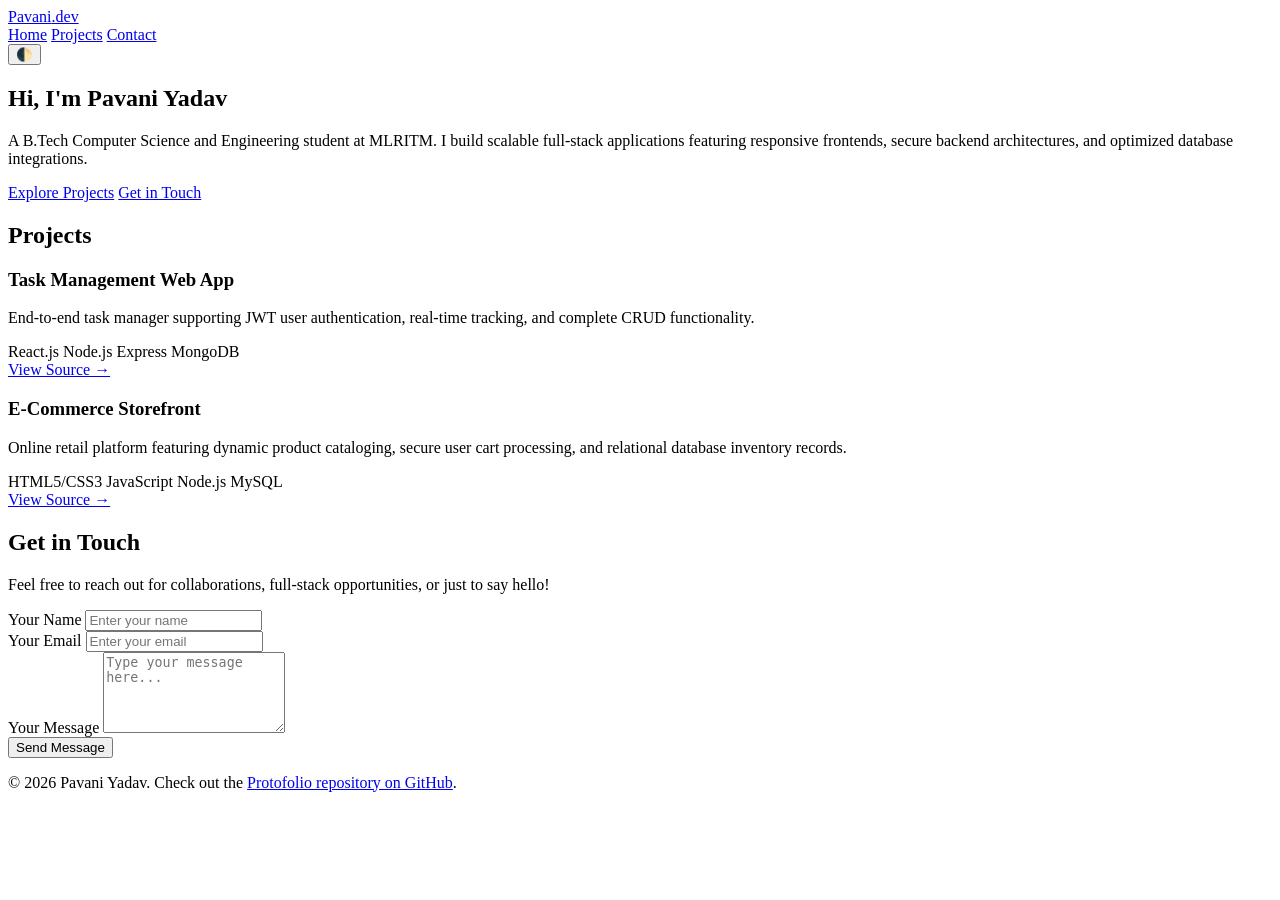
==== commit 18948489: "Update index.html" ====
--- a/index.html
+++ b/index.html
@@ -3,49 +3,151 @@
 <head>
     <meta charset="UTF-8">
     <meta name="viewport" content="width=device-width, initial-scale=1.0">
-    <title>Pavani Yadav | Interactive Task Manager</title>
+    <title>Pavani Yadav | Full-Stack Portfolio</title>
     <link rel="stylesheet" href="style.css">
 </head>
 <body>
 
-    <!-- Header -->
+    <!-- Header & Navigation -->
     <header class="site-header">
         <div class="container nav-container">
             <a href="#home" class="logo">Pavani<span>.dev</span></a>
+            <nav class="nav-menu">
+                <a href="#home">Home</a>
+                <a href="#projects">Projects</a>
+                <a href="#contact">Contact</a>
+            </nav>
             <button id="theme-toggle" aria-label="Toggle theme">🌓</button>
         </div>
     </header>
 
-    <main class="container main-content">
-        <section class="todo-section">
-            <h1 class="section-title">Task Management App</h1>
-            
-            <!-- Task Input Form -->
-            <form id="todo-form" class="todo-form">
-                <input type="text" id="todo-input" placeholder="What needs to be done?" required autocomplete="off">
-                <button type="submit" class="btn btn-primary">Add Task</button>
-            </form>
+    <main>
+        <!-- Hero Section -->
+        <section id="home" class="hero-section">
+            <div class="container hero-content">
+                <div class="hero-text">
+                    <h1>Hi, I'm Pavani Yadav</h1>
+                    <p>A B.Tech Computer Science and Engineering student at MLRITM. I build scalable full-stack applications featuring responsive frontends, secure backend architectures, and optimized database integrations.</p>
+                    <div class="cta-group">
+                        <a href="#projects" class="btn btn-primary">Explore Projects</a>
+                        <a href="#contact" class="btn btn-secondary">Get in Touch</a>
+                    </div>
+                </div>
+            </div>
+        </section>
 
-            <!-- Filter Controls -->
-            <div class="filter-buttons">
-                <button class="filter-btn active" data-filter="all">All</button>
-                <button class="filter-btn" data-filter="active">Active</button>
-                <button class="filter-btn" data-filter="completed">Completed</button>
+        <!-- Projects Section (CSS Grid) -->
+        <section id="projects" class="projects-section">
+            <div class="container">
+                <h2 class="section-title">Projects</h2>
+                <div class="projects-grid">
+                    
+                    <article class="project-card">
+                        <div class="card-content">
+                            <h3>Task Management Web App</h3>
+                            <p>End-to-end task manager supporting JWT user authentication, real-time tracking, and complete CRUD functionality.</p>
+                            <div class="tech-tags">
+                                <span>React.js</span>
+                                <span>Node.js</span>
+                                <span>Express</span>
+                                <span>MongoDB</span>
+                            </div>
+                            <a href="https://github.com/pavaniyadav226-cmyk/Protofolio" target="_blank" rel="noopener noreferrer" class="card-link">View Source &rarr;</a>
+                        </div>
+                    </article>
+
+                    <article class="project-card">
+                        <div class="card-content">
+                            <h3>E-Commerce Storefront</h3>
+                            <p>Online retail platform featuring dynamic product cataloging, secure user cart processing, and relational database inventory records.</p>
+                            <div class="tech-tags">
+                                <span>HTML5/CSS3</span>
+                                <span>JavaScript</span>
+                                <span>Node.js</span>
+                                <span>MySQL</span>
+                            </div>
+                            <a href="https://github.com/pavaniyadav226-cmyk/Protofolio" target="_blank" rel="noopener noreferrer" class="card-link">View Source &rarr;</a>
+                        </div>
+                    </article>
+
+                </div>
             </div>
+        </section>
 
-            <!-- Dynamic Task List Container -->
-            <ul id="todo-list" class="todo-list">
-                <!-- Tasks will be dynamically rendered here -->
-            </ul>
-
-            <!-- Task Counter & Clear Completed -->
-            <div class="todo-footer">
-                <span id="task-count">0 items left</span>
-                <button id="clear-completed" class="btn-text">Clear Completed</button>
+        <!-- Contact Section -->
+        <section id="contact" class="contact-section">
+            <div class="container contact-container">
+                <h2 class="section-title">Get in Touch</h2>
+                <p class="contact-subtitle">Feel free to reach out for collaborations, full-stack opportunities, or just to say hello!</p>
+                <form class="contact-form">
+                    <div class="form-group">
+                        <label for="name">Your Name</label>
+                        <input type="text" id="name" required placeholder="Enter your name">
+                    </div>
+                    <div class="form-group">
+                        <label for="email">Your Email</label>
+                        <input type="email" id="email" required placeholder="Enter your email">
+                    </div>
+                    <div class="form-group">
+                        <label for="message">Your Message</label>
+                        <textarea id="message" rows="5" required placeholder="Type your message here..."></textarea>
+                    </div>
+                    <button type="submit" class="btn btn-primary btn-submit">Send Message</button>
+                </form>
             </div>
         </section>
     </main>
 
-    <script src="app.js"></script>
+    <!-- Footer -->
+    <footer class="site-footer">
+        <div class="container">
+           <p>&copy; 2026 Pavani Yadav. Check out the <a href="https://github.com/pavaniyadav226-cmyk/Protofolio" target="_blank" rel="noopener noreferrer">Protofolio repository on GitHub</a>.</p>
+        </div>
+    </footer>
+
+    <script>
+        // 1. Dynamic Theme Switcher
+        const toggleBtn = document.getElementById('theme-toggle');
+        const htmlElement = document.documentElement;
+
+        toggleBtn.addEventListener('click', () => {
+            const currentTheme = htmlElement.getAttribute('data-theme');
+            const newTheme = currentTheme === 'dark' ? 'light' : 'dark';
+            htmlElement.setAttribute('data-theme', newTheme);
+        });
+
+        // 2. Fetch Projects Dynamically from Node.js/Express Backend
+        async function loadProjects() {
+            // Find or fallback to projects grid container
+            let gridContainer = document.querySelector('.projects-grid');
+            if (!gridContainer) return;
+
+            try {
+                const response = await fetch('http://localhost:5000/api/projects');
+                const projects = await response.json();
+
+                if (!projects || projects.length === 0) {
+                    return; // Keep hardcoded cards if database is empty
+                }
+
+                gridContainer.innerHTML = projects.map(project => `
+                    <article class="project-card">
+                        <div class="card-content">
+                            <h3>${project.title}</h3>
+                            <p>${project.description}</p>
+                            <div class="tech-tags">
+                                ${(project.techStack || []).map(tech => `<span>${tech}</span>`).join('')}
+                            </div>
+                            <a href="https://github.com/pavaniyadav226-cmyk/Protofolio" target="_blank" rel="noopener noreferrer" class="card-link">View Source &rarr;</a>
+                        </div>
+                    </article>
+                `).join('');
+            } catch (error) {
+                console.log('Using static projects (backend server offline):', error);
+            }
+        }
+
+        document.addEventListener('DOMContentLoaded', loadProjects);
+    </script>
 </body>
 </html>
--- a/style.css
+++ b/style.css
@@ -1,366 +1,140 @@
-/* ==========================================
-   1. CSS Custom Properties (Design Tokens)
-   ========================================== */
-:root {
-    --bg-primary: #0f172a;
-    --bg-secondary: #1e293b;
-    --bg-card: #1e293b;
-    --text-primary: #f8fafc;
-    --text-secondary: #94a3b8;
-    --accent-color: #10b981;
-    --accent-hover: #059669;
-    --border-color: #334155;
-    --shadow: 0 10px 15px -3px rgba(0, 0, 0, 0.3);
-    --transition: all 0.3s cubic-bezier(0.4, 0, 0.2, 1);
+/* To-Do App Specific Styles */
+.main-content {
+    padding: 3rem 1.5rem;
+    max-width: 700px;
 }
 
-[data-theme="light"] {
-    --bg-primary: #f8fafc;
-    --bg-secondary: #ffffff;
-    --bg-card: #ffffff;
-    --text-primary: #0f172a;
-    --text-secondary: #64748b;
-    --accent-color: #059669;
-    --accent-hover: #047857;
-    --border-color: #e2e8f0;
-    --shadow: 0 10px 15px -3px rgba(0, 0, 0, 0.05);
-}
-
-/* ==========================================
-   2. Global Reset & Base Styles
-   ========================================== */
-*, *::before, *::after {
-    box-sizing: border-box;
-    margin: 0;
-    padding: 0;
-}
-
-html {
-    scroll-behavior: smooth;
-}
-
-body {
-    font-family: system-ui, -apple-system, BlinkMacSystemFont, "Segoe UI", Roboto, sans-serif;
-    background-color: var(--bg-primary);
-    color: var(--text-primary);
-    line-height: 1.6;
-    transition: background-color 0.3s ease, color 0.3s ease;
-}
-
-.container {
-    width: 100%;
-    max-width: 1100px;
-    margin: 0 auto;
-    padding: 0 1.5rem;
-}
-
-/* ==========================================
-   3. Sticky Header & Flexbox Navigation
-   ========================================== */
-.site-header {
-    position: sticky;
-    top: 0;
-    z-index: 1000;
-    background-color: var(--bg-secondary);
-    border-bottom: 1px solid var(--border-color);
-    backdrop-filter: blur(8px);
-}
-
-.nav-container {
-    display: flex;
-    justify-content: space-between;
-    align-items: center;
-    height: 70px;
-}
-
-.logo {
-    font-size: 1.25rem;
-    font-weight: 700;
-    color: var(--text-primary);
-    text-decoration: none;
-}
-
-.logo span {
-    color: var(--accent-color);
-}
-
-.nav-menu {
-    display: flex;
-    gap: 2rem;
-}
-
-.nav-menu a {
-    color: var(--text-secondary);
-    text-decoration: none;
-    font-weight: 500;
-    transition: var(--transition);
-}
-
-.nav-menu a:hover {
-    color: var(--accent-color);
-}
-
-#theme-toggle {
-    background: transparent;
-    border: 1px solid var(--border-color);
-    border-radius: 50%;
-    width: 38px;
-    height: 38px;
-    cursor: pointer;
-    display: flex;
-    align-items: center;
-    justify-content: center;
-    font-size: 1rem;
-    transition: var(--transition);
-}
-
-#theme-toggle:hover {
-    border-color: var(--accent-color);
-}
-
-/* ==========================================
-   4. Hero Section
-   ========================================== */
-.hero-section {
-    padding: 5rem 0;
-    display: flex;
-    align-items: center;
-}
-
-.hero-content {
+.todo-section {
     background-color: var(--bg-secondary);
     border: 1px solid var(--border-color);
     border-radius: 1rem;
-    padding: 3rem 2rem;
+    padding: 2.5rem;
     box-shadow: var(--shadow);
 }
 
-.hero-text h1 {
-    font-size: clamp(2rem, 4vw, 3rem);
-    font-weight: 800;
-    margin-bottom: 1rem;
-}
-
-.hero-text p {
-    color: var(--text-secondary);
-    font-size: 1.125rem;
-    margin-bottom: 2rem;
-    max-width: 800px;
-}
-
-.cta-group {
+.todo-form {
     display: flex;
     gap: 1rem;
-    flex-wrap: wrap;
-}
-
-.btn {
-    display: inline-flex;
-    align-items: center;
-    justify-content: center;
-    padding: 0.75rem 1.5rem;
-    border-radius: 0.5rem;
-    font-weight: 600;
-    text-decoration: none;
-    transition: var(--transition);
-}
-
-.btn-primary {
-    background-color: var(--accent-color);
-    color: #ffffff;
-}
-
-.btn-primary:hover {
-    background-color: var(--accent-hover);
-    transform: translateY(-2px);
-}
-
-.btn-secondary {
-    background-color: transparent;
-    color: var(--text-primary);
-    border: 1px solid var(--border-color);
-}
-
-.btn-secondary:hover {
-    border-color: var(--accent-color);
-    color: var(--accent-color);
-}
-
-/* ==========================================
-   5. Projects Section (CSS Grid)
-   ========================================== */
-.projects-section {
-    padding: 4rem 0;
-}
-
-.section-title {
-    font-size: 2rem;
-    margin-bottom: 2.5rem;
-    font-weight: 700;
-}
-
-.projects-grid {
-    display: grid;
-    grid-template-columns: repeat(auto-fit, minmax(300px, 1fr));
-    gap: 2rem;
-}
-
-.project-card {
-    background-color: var(--bg-card);
-    border: 1px solid var(--border-color);
-    border-radius: 1rem;
-    overflow: hidden;
-    box-shadow: var(--shadow);
-    transition: var(--transition);
-    display: flex;
-    flex-direction: column;
-}
-
-.project-card:hover {
-    transform: translateY(-5px);
-    border-color: var(--accent-color);
-}
-
-.card-content {
-    padding: 2rem;
-    display: flex;
-    flex-direction: column;
-    height: 100%;
-}
-
-.project-card h3 {
-    font-size: 1.25rem;
-    margin-bottom: 0.75rem;
-}
-
-.project-card p {
-    color: var(--text-secondary);
-    margin-bottom: 1.5rem;
-    flex-grow: 1;
-}
-
-.tech-tags {
-    display: flex;
-    flex-wrap: wrap;
-    gap: 0.5rem;
     margin-bottom: 1.5rem;
 }
 
-.tech-tags span {
-    font-size: 0.75rem;
-    font-weight: 600;
-    background-color: var(--border-color);
-    color: var(--text-primary);
-    padding: 0.25rem 0.75rem;
-    border-radius: 2rem;
-}
-
-.card-link {
-    color: var(--accent-color);
-    text-decoration: none;
-    font-weight: 600;
-    font-size: 0.9rem;
-    align-self: flex-start;
-}
-
-.card-link:hover {
-    text-decoration: underline;
-}
-
-/* ==========================================
-   6. Contact Form Section
-   ========================================== */
-.contact-section {
-    padding: 4rem 0 6rem 0;
-}
-
-.contact-subtitle {
-    color: var(--text-secondary);
-    margin-bottom: 2rem;
-}
-
-.contact-form {
-    background-color: var(--bg-secondary);
-    border: 1px solid var(--border-color);
-    padding: 2.5rem;
-    border-radius: 1rem;
-    box-shadow: var(--shadow);
-    max-width: 700px;
-}
-
-.form-group {
-    margin-bottom: 1.5rem;
-    display: flex;
-    flex-direction: column;
-}
-
-.form-group label {
-    font-size: 0.875rem;
-    font-weight: 500;
-    margin-bottom: 0.5rem;
-}
-
-.form-group input,
-.form-group textarea {
-    width: 100%;
+.todo-form input {
+    flex-grow: 1;
     padding: 0.75rem 1rem;
     background-color: var(--bg-primary);
     border: 1px solid var(--border-color);
     border-radius: 0.5rem;
     color: var(--text-primary);
-    font-family: inherit;
-    transition: var(--transition);
+    font-size: 1rem;
 }
 
-.form-group input:focus,
-.form-group textarea:focus {
+.todo-form input:focus {
     outline: none;
     border-color: var(--accent-color);
 }
 
-.btn-submit {
-    width: 100%;
-    border: none;
+.filter-buttons {
+    display: flex;
+    gap: 0.5rem;
+    margin-bottom: 1.5rem;
+}
+
+.filter-btn {
+    background: transparent;
+    border: 1px solid var(--border-color);
+    color: var(--text-secondary);
+    padding: 0.4rem 1rem;
+    border-radius: 2rem;
+    cursor: pointer;
+    font-weight: 500;
+    transition: var(--transition);
+}
+
+.filter-btn.active, .filter-btn:hover {
+    background-color: var(--accent-color);
+    color: #ffffff;
+    border-color: var(--accent-color);
+}
+
+.todo-list {
+    list-style: none;
+    margin-bottom: 1.5rem;
+    max-height: 400px;
+    overflow-y: auto;
+}
+
+.todo-item {
+    display: flex;
+    align-items: center;
+    justify-content: space-between;
+    padding: 0.75rem 1rem;
+    background-color: var(--bg-primary);
+    border: 1px solid var(--border-color);
+    border-radius: 0.5rem;
+    margin-bottom: 0.75rem;
+    transition: var(--transition);
+}
+
+.todo-item.completed span.task-text {
+    text-decoration: line-through;
+    color: var(--text-secondary);
+    opacity: 0.7;
+}
+
+.task-left {
+    display: flex;
+    align-items: center;
+    gap: 0.75rem;
+    flex-grow: 1;
+}
+
+.task-left input[type="checkbox"] {
+    width: 18px;
+    height: 18px;
     cursor: pointer;
 }
 
-/* ==========================================
-   7. Footer
-   ========================================== */
-.site-footer {
+.task-actions {
+    display: flex;
+    gap: 0.5rem;
+}
+
+.btn-icon {
+    background: transparent;
+    border: none;
+    cursor: pointer;
+    color: var(--text-secondary);
+    font-size: 1rem;
+    transition: var(--transition);
+}
+
+.btn-icon:hover {
+    color: var(--accent-color);
+}
+
+.btn-icon.delete:hover {
+    color: #ef4444;
+}
+
+.todo-footer {
+    display: flex;
+    justify-content: space-between;
+    align-items: center;
     border-top: 1px solid var(--border-color);
-    padding: 2rem 0;
-    text-align: center;
+    padding-top: 1rem;
+    font-size: 0.875rem;
     color: var(--text-secondary);
+}
+
+.btn-text {
+    background: none;
+    border: none;
+    color: var(--text-secondary);
+    cursor: pointer;
     font-size: 0.875rem;
 }
 
-.site-footer a {
+.btn-text:hover {
     color: var(--accent-color);
-    text-decoration: none;
-}
-
-.site-footer a:hover {
     text-decoration: underline;
 }
-
-/* ==========================================
-   8. Responsive Media Queries
-   ========================================== */
-@media (max-width: 768px) {
-    .nav-menu {
-        display: none;
-    }
-
-    .hero-section {
-        padding: 3rem 0;
-    }
-
-    .hero-content {
-        padding: 2rem 1.25rem;
-    }
-
-    .contact-form {
-        padding: 1.5rem;
-    }
-}
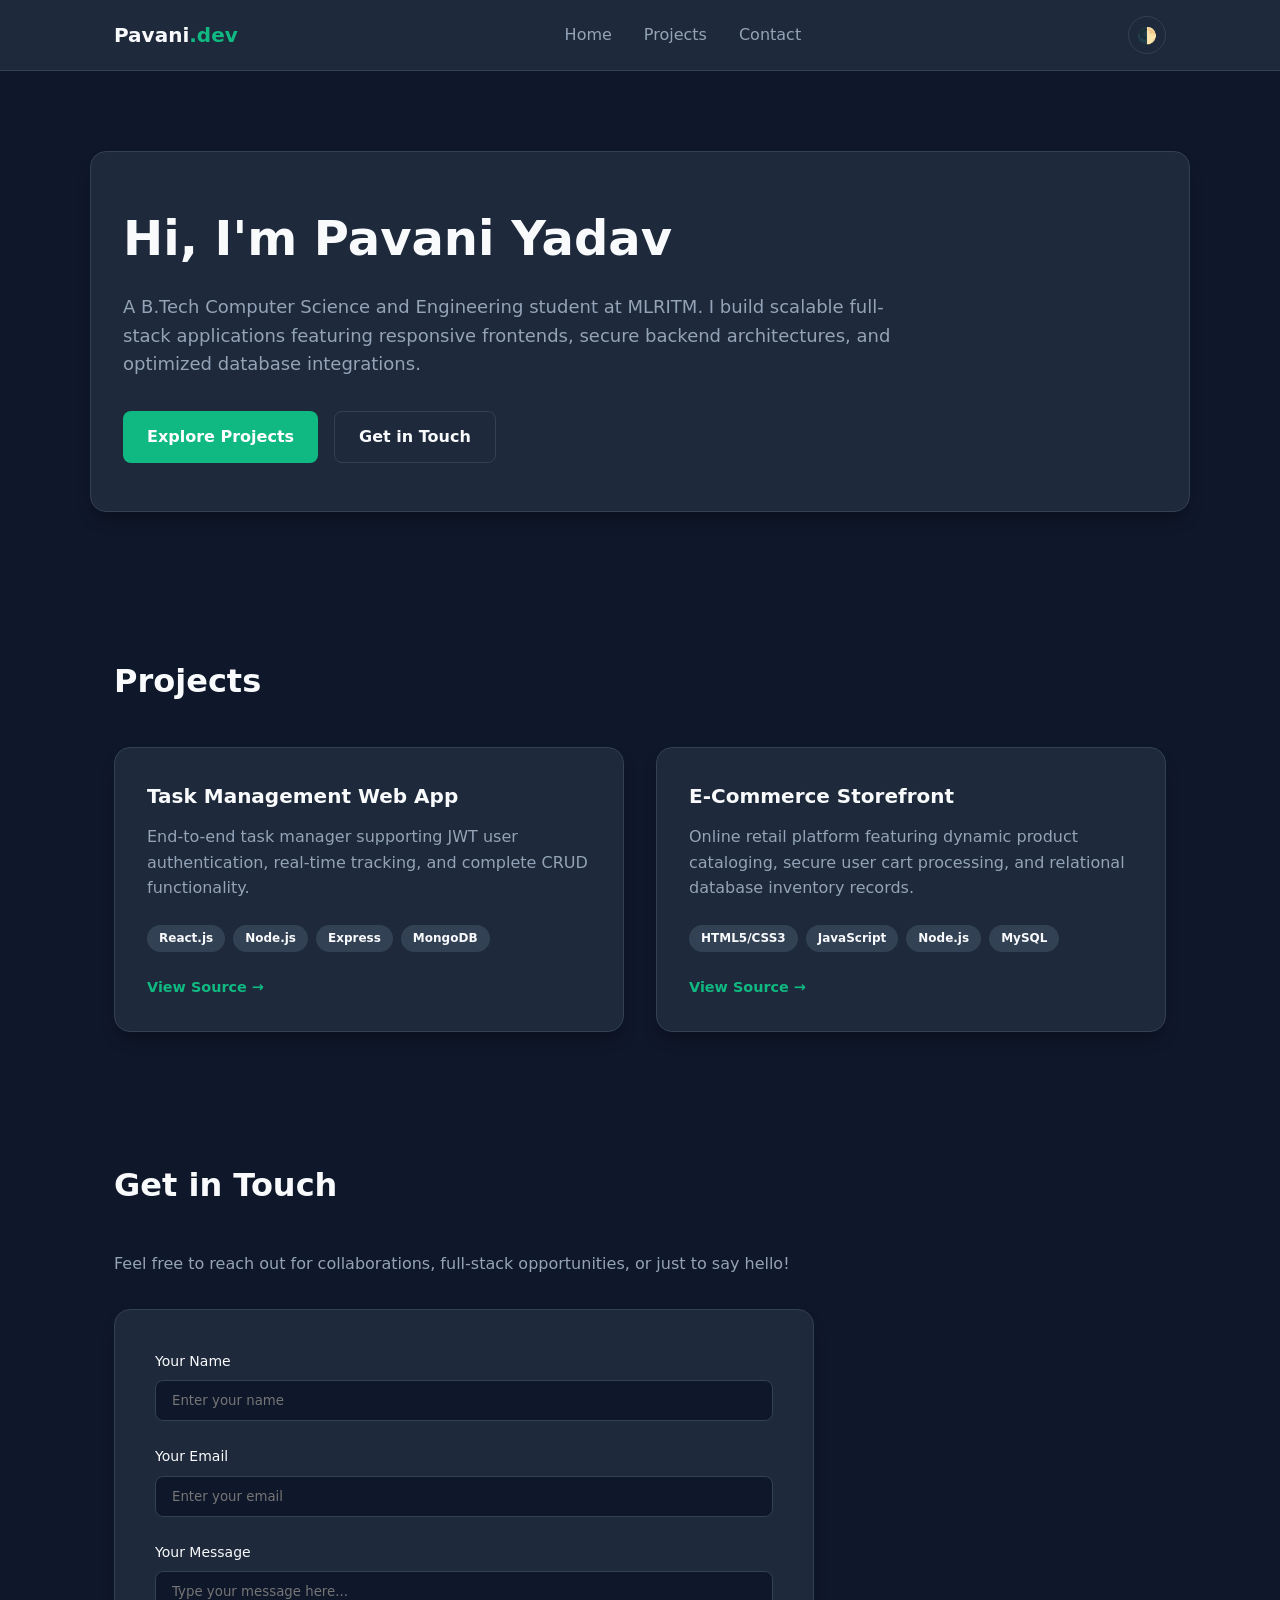
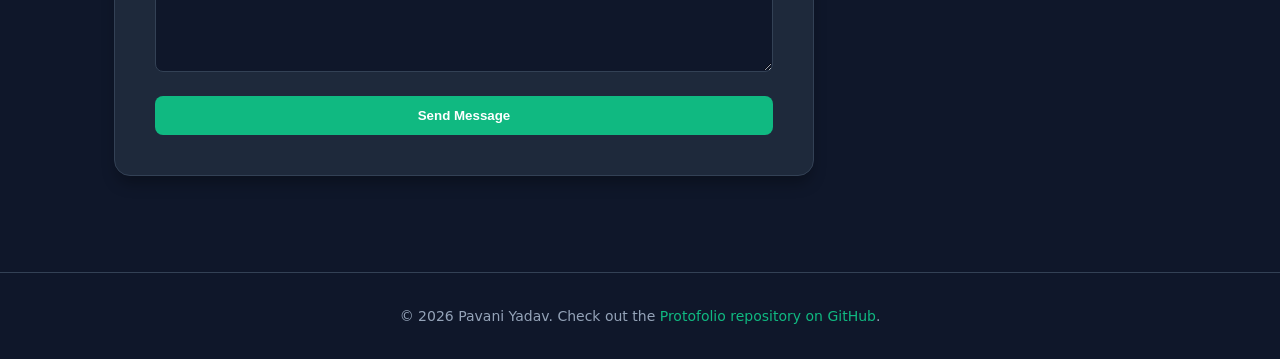
==== commit 2cb6bafb: "Update index.html" ====
--- a/index.html
+++ b/index.html
@@ -4,7 +4,7 @@
     <meta charset="UTF-8">
     <meta name="viewport" content="width=device-width, initial-scale=1.0">
     <title>Pavani Yadav | Full-Stack Portfolio</title>
-    <link rel="stylesheet" href="style.css">
+    <link rel="stylesheet" href="./style.css">
 </head>
 <body>
 
--- a/style.css
+++ b/style.css
@@ -1,140 +1,347 @@
-/* To-Do App Specific Styles */
-.main-content {
-    padding: 3rem 1.5rem;
-    max-width: 700px;
-}
-
-.todo-section {
-    background-color: var(--bg-secondary);
-    border: 1px solid var(--border-color);
-    border-radius: 1rem;
-    padding: 2.5rem;
-    box-shadow: var(--shadow);
-}
-
-.todo-form {
-    display: flex;
-    gap: 1rem;
-    margin-bottom: 1.5rem;
-}
-
-.todo-form input {
-    flex-grow: 1;
-    padding: 0.75rem 1rem;
-    background-color: var(--bg-primary);
-    border: 1px solid var(--border-color);
-    border-radius: 0.5rem;
-    color: var(--text-primary);
-    font-size: 1rem;
-}
-
-.todo-form input:focus {
-    outline: none;
-    border-color: var(--accent-color);
-}
-
-.filter-buttons {
-    display: flex;
-    gap: 0.5rem;
-    margin-bottom: 1.5rem;
-}
-
-.filter-btn {
-    background: transparent;
-    border: 1px solid var(--border-color);
-    color: var(--text-secondary);
-    padding: 0.4rem 1rem;
-    border-radius: 2rem;
-    cursor: pointer;
-    font-weight: 500;
-    transition: var(--transition);
-}
-
-.filter-btn.active, .filter-btn:hover {
-    background-color: var(--accent-color);
-    color: #ffffff;
-    border-color: var(--accent-color);
-}
-
-.todo-list {
-    list-style: none;
-    margin-bottom: 1.5rem;
-    max-height: 400px;
-    overflow-y: auto;
-}
-
-.todo-item {
-    display: flex;
-    align-items: center;
-    justify-content: space-between;
-    padding: 0.75rem 1rem;
-    background-color: var(--bg-primary);
-    border: 1px solid var(--border-color);
-    border-radius: 0.5rem;
-    margin-bottom: 0.75rem;
-    transition: var(--transition);
-}
-
-.todo-item.completed span.task-text {
-    text-decoration: line-through;
-    color: var(--text-secondary);
-    opacity: 0.7;
-}
-
-.task-left {
-    display: flex;
-    align-items: center;
-    gap: 0.75rem;
-    flex-grow: 1;
-}
-
-.task-left input[type="checkbox"] {
-    width: 18px;
-    height: 18px;
-    cursor: pointer;
-}
-
-.task-actions {
-    display: flex;
-    gap: 0.5rem;
-}
-
-.btn-icon {
-    background: transparent;
-    border: none;
-    cursor: pointer;
-    color: var(--text-secondary);
-    font-size: 1rem;
-    transition: var(--transition);
-}
-
-.btn-icon:hover {
-    color: var(--accent-color);
-}
-
-.btn-icon.delete:hover {
-    color: #ef4444;
-}
-
-.todo-footer {
-    display: flex;
-    justify-content: space-between;
-    align-items: center;
-    border-top: 1px solid var(--border-color);
-    padding-top: 1rem;
-    font-size: 0.875rem;
-    color: var(--text-secondary);
-}
-
-.btn-text {
-    background: none;
-    border: none;
-    color: var(--text-secondary);
-    cursor: pointer;
-    font-size: 0.875rem;
-}
-
-.btn-text:hover {
-    color: var(--accent-color);
-    text-decoration: underline;
-}
+/* ========================================== 1. CSS Custom Properties (Design Tokens) ========================================== */
+:root {
+  --bg-primary: #0f172a;
+  --bg-secondary: #1e293b;
+  --bg-card: #1e293b;
+  --text-primary: #f8fafc;
+  --text-secondary: #94a3b8;
+  --accent-color: #10b981;
+  --accent-hover: #059669;
+  --border-color: #334155;
+  --shadow: 0 10px 15px -3px rgba(0, 0, 0, 0.3);
+  --transition: all 0.3s cubic-bezier(0.4, 0, 0.2, 1);
+}
+
+[data-theme="light"] {
+  --bg-primary: #f8fafc;
+  --bg-secondary: #ffffff;
+  --bg-card: #ffffff;
+  --text-primary: #0f172a;
+  --text-secondary: #64748b;
+  --accent-color: #059669;
+  --accent-hover: #047857;
+  --border-color: #e2e8f0;
+  --shadow: 0 10px 15px -3px rgba(0, 0, 0, 0.05);
+}
+
+/* ========================================== 2. Global Reset & Base Styles ========================================== */
+*, *::before, *::after {
+  box-sizing: border-box;
+  margin: 0;
+  padding: 0;
+}
+
+html {
+  scroll-behavior: smooth;
+}
+
+body {
+  font-family: system-ui, -apple-system, BlinkMacSystemFont, "Segoe UI", Roboto, sans-serif;
+  background-color: var(--bg-primary);
+  color: var(--text-primary);
+  line-height: 1.6;
+  transition: background-color 0.3s ease, color 0.3s ease;
+}
+
+.container {
+  width: 100%;
+  max-width: 1100px;
+  margin: 0 auto;
+  padding: 0 1.5rem;
+}
+
+/* ========================================== 3. Sticky Header & Flexbox Navigation ========================================== */
+.site-header {
+  position: sticky;
+  top: 0;
+  z-index: 1000;
+  background-color: var(--bg-secondary);
+  border-bottom: 1px solid var(--border-color);
+  backdrop-filter: blur(8px);
+}
+
+.nav-container {
+  display: flex;
+  justify-content: space-between;
+  align-items: center;
+  height: 70px;
+}
+
+.logo {
+  font-size: 1.25rem;
+  font-weight: 700;
+  color: var(--text-primary);
+  text-decoration: none;
+}
+
+.logo span {
+  color: var(--accent-color);
+}
+
+.nav-menu {
+  display: flex;
+  gap: 2rem;
+}
+
+.nav-menu a {
+  color: var(--text-secondary);
+  text-decoration: none;
+  font-weight: 500;
+  transition: var(--transition);
+}
+
+.nav-menu a:hover {
+  color: var(--accent-color);
+}
+
+#theme-toggle {
+  background: transparent;
+  border: 1px solid var(--border-color);
+  border-radius: 50%;
+  width: 38px;
+  height: 38px;
+  cursor: pointer;
+  display: flex;
+  align-items: center;
+  justify-content: center;
+  font-size: 1rem;
+  transition: var(--transition);
+}
+
+#theme-toggle:hover {
+  border-color: var(--accent-color);
+}
+
+/* ========================================== 4. Hero Section ========================================== */
+.hero-section {
+  padding: 5rem 0;
+  display: flex;
+  align-items: center;
+}
+
+.hero-content {
+  background-color: var(--bg-secondary);
+  border: 1px solid var(--border-color);
+  border-radius: 1rem;
+  padding: 3rem 2rem;
+  box-shadow: var(--shadow);
+}
+
+.hero-text h1 {
+  font-size: clamp(2rem, 4vw, 3rem);
+  font-weight: 800;
+  margin-bottom: 1rem;
+}
+
+.hero-text p {
+  color: var(--text-secondary);
+  font-size: 1.125rem;
+  margin-bottom: 2rem;
+  max-width: 800px;
+}
+
+.cta-group {
+  display: flex;
+  gap: 1rem;
+  flex-wrap: wrap;
+}
+
+.btn {
+  display: inline-flex;
+  align-items: center;
+  justify-content: center;
+  padding: 0.75rem 1.5rem;
+  border-radius: 0.5rem;
+  font-weight: 600;
+  text-decoration: none;
+  transition: var(--transition);
+}
+
+.btn-primary {
+  background-color: var(--accent-color);
+  color: #ffffff;
+}
+
+.btn-primary:hover {
+  background-color: var(--accent-hover);
+  transform: translateY(-2px);
+}
+
+.btn-secondary {
+  background-color: transparent;
+  color: var(--text-primary);
+  border: 1px solid var(--border-color);
+}
+
+.btn-secondary:hover {
+  border-color: var(--accent-color);
+  color: var(--accent-color);
+}
+
+/* ========================================== 5. Projects Section (CSS Grid) ========================================== */
+.projects-section {
+  padding: 4rem 0;
+}
+
+.section-title {
+  font-size: 2rem;
+  margin-bottom: 2.5rem;
+  font-weight: 700;
+}
+
+.projects-grid {
+  display: grid;
+  grid-template-columns: repeat(auto-fit, minmax(300px, 1fr));
+  gap: 2rem;
+}
+
+.project-card {
+  background-color: var(--bg-card);
+  border: 1px solid var(--border-color);
+  border-radius: 1rem;
+  overflow: hidden;
+  box-shadow: var(--shadow);
+  transition: var(--transition);
+  display: flex;
+  flex-direction: column;
+}
+
+.project-card:hover {
+  transform: translateY(-5px);
+  border-color: var(--accent-color);
+}
+
+.card-content {
+  padding: 2rem;
+  display: flex;
+  flex-direction: column;
+  height: 100%;
+}
+
+.project-card h3 {
+  font-size: 1.25rem;
+  margin-bottom: 0.75rem;
+}
+
+.project-card p {
+  color: var(--text-secondary);
+  margin-bottom: 1.5rem;
+  flex-grow: 1;
+}
+
+.tech-tags {
+  display: flex;
+  flex-wrap: wrap;
+  gap: 0.5rem;
+  margin-bottom: 1.5rem;
+}
+
+.tech-tags span {
+  font-size: 0.75rem;
+  font-weight: 600;
+  background-color: var(--border-color);
+  color: var(--text-primary);
+  padding: 0.25rem 0.75rem;
+  border-radius: 2rem;
+}
+
+.card-link {
+  color: var(--accent-color);
+  text-decoration: none;
+  font-weight: 600;
+  font-size: 0.9rem;
+  align-self: flex-start;
+}
+
+.card-link:hover {
+  text-decoration: underline;
+}
+
+/* ========================================== 6. Contact Form Section ========================================== */
+.contact-section {
+  padding: 4rem 0 6rem 0;
+}
+
+.contact-subtitle {
+  color: var(--text-secondary);
+  margin-bottom: 2rem;
+}
+
+.contact-form {
+  background-color: var(--bg-secondary);
+  border: 1px solid var(--border-color);
+  padding: 2.5rem;
+  border-radius: 1rem;
+  box-shadow: var(--shadow);
+  max-width: 700px;
+}
+
+.form-group {
+  margin-bottom: 1.5rem;
+  display: flex;
+  flex-direction: column;
+}
+
+.form-group label {
+  font-size: 0.875rem;
+  font-weight: 500;
+  margin-bottom: 0.5rem;
+}
+
+.form-group input,
+.form-group textarea {
+  width: 100%;
+  padding: 0.75rem 1rem;
+  background-color: var(--bg-primary);
+  border: 1px solid var(--border-color);
+  border-radius: 0.5rem;
+  color: var(--text-primary);
+  font-family: inherit;
+  transition: var(--transition);
+}
+
+.form-group input:focus,
+.form-group textarea:focus {
+  outline: none;
+  border-color: var(--accent-color);
+}
+
+.btn-submit {
+  width: 100%;
+  border: none;
+  cursor: pointer;
+}
+
+/* ========================================== 7. Footer ========================================== */
+.site-footer {
+  border-top: 1px solid var(--border-color);
+  padding: 2rem 0;
+  text-align: center;
+  color: var(--text-secondary);
+  font-size: 0.875rem;
+}
+
+.site-footer a {
+  color: var(--accent-color);
+  text-decoration: none;
+}
+
+.site-footer a:hover {
+  text-decoration: underline;
+}
+
+/* ========================================== 8. Responsive Media Queries ========================================== */
+@media (max-width: 768px) {
+  .nav-menu {
+    display: none;
+  }
+  .hero-section {
+    padding: 3rem 0;
+  }
+  .hero-content {
+    padding: 2rem 1.25rem;
+  }
+  .contact-form {
+    padding: 1.5rem;
+  }
+}
